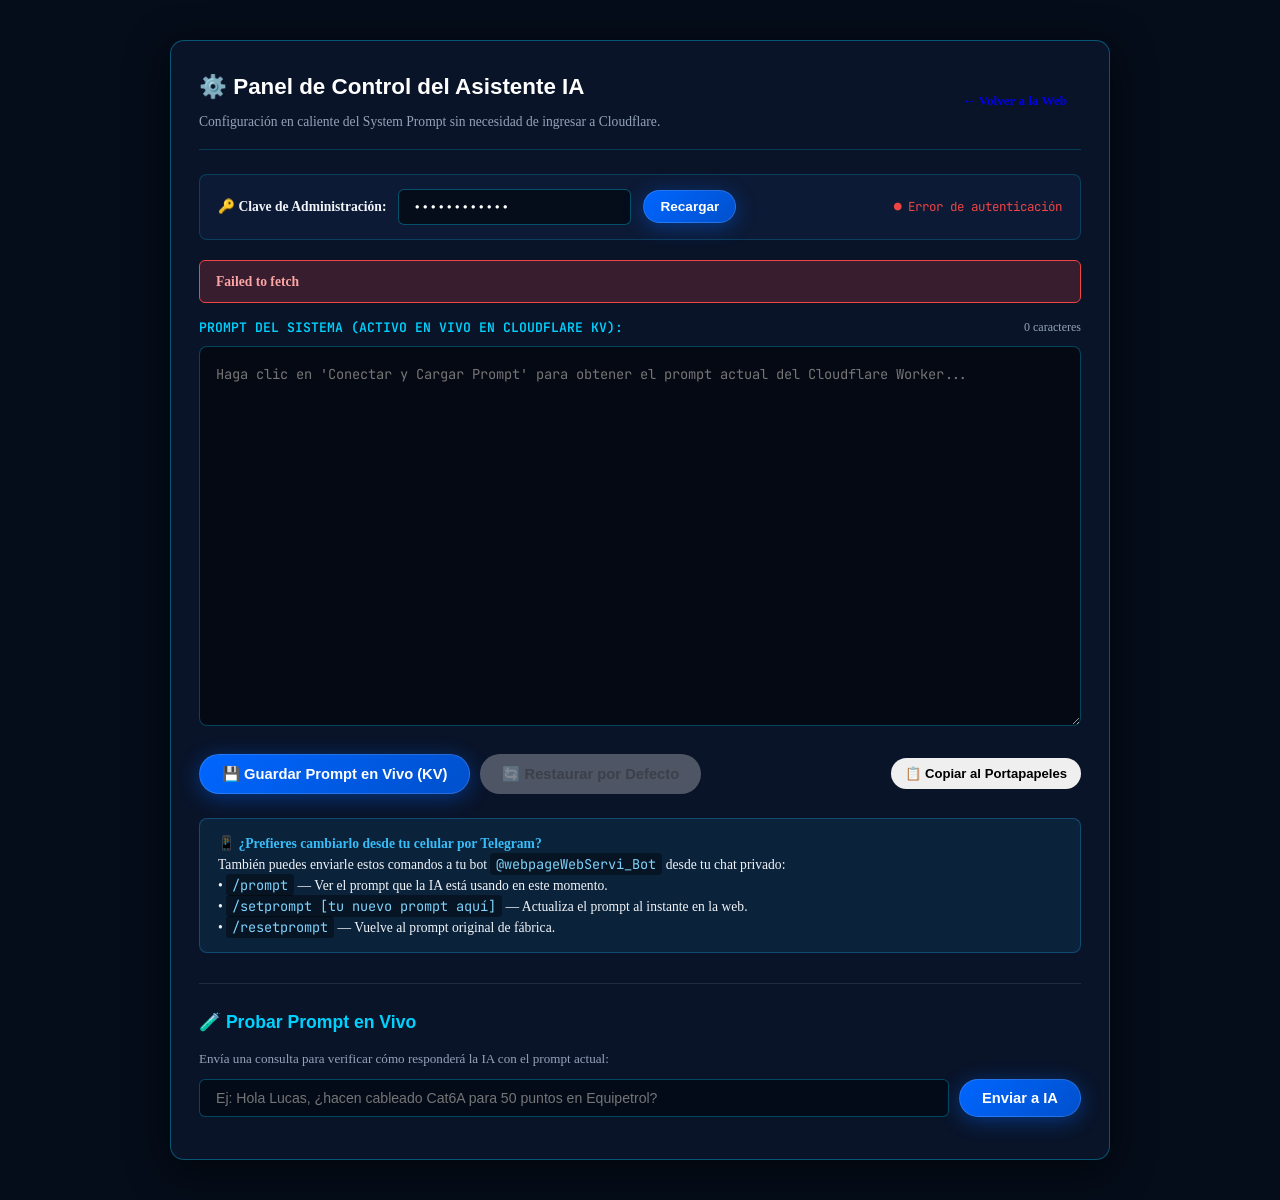
==== admin.html @ 02141a95 "Admin panel para prompt configurable y activacion de Analizar con IA en vivo" ====
<!DOCTYPE html>
<html lang="es">
<head>
  <meta charset="UTF-8">
  <meta name="viewport" content="width=device-width, initial-scale=1.0">
  <title>Administración del Asistente IA — WebServi.Net</title>
  <link rel="icon" type="image/png" href="assets/logos/v2-logo.png">
  <link rel="preconnect" href="https://fonts.googleapis.com">
  <link rel="preconnect" href="https://fonts.gstatic.com" crossorigin>
  <link href="https://fonts.googleapis.com/css2?family=Chakra+Petch:wght@500;600;700&family=Inter:wght@400;500;600;700&family=JetBrains+Mono:wght@400;600&display=swap" rel="stylesheet">
  <link rel="stylesheet" href="styles.css">
  <style>
    body {
      background: #050d1a;
      color: #f1f5f9;
      font-family: var(--font-body);
      min-height: 100vh;
      display: flex;
      flex-direction: column;
    }
    .admin-container {
      max-width: 980px;
      margin: 40px auto;
      padding: 0 20px;
      flex: 1;
      width: 100%;
    }
    .admin-card {
      background: rgba(10, 22, 44, 0.9);
      border: 1px solid rgba(0, 210, 255, 0.35);
      border-radius: var(--radius-md);
      padding: 28px;
      box-shadow: 0 10px 40px rgba(0, 0, 0, 0.6);
      backdrop-filter: blur(12px);
    }
    .admin-header {
      display: flex;
      align-items: center;
      justify-content: space-between;
      margin-bottom: 24px;
      padding-bottom: 16px;
      border-bottom: 1px solid rgba(0, 210, 255, 0.2);
      flex-wrap: wrap;
      gap: 14px;
    }
    .admin-title-group h1 {
      font-family: var(--font-heading);
      font-size: 1.4rem;
      color: #fff;
      display: flex;
      align-items: center;
      gap: 10px;
      margin: 0 0 6px 0;
    }
    .admin-title-group p {
      margin: 0;
      color: #94a3b8;
      font-size: 0.85rem;
    }
    .auth-banner {
      display: flex;
      align-items: center;
      gap: 12px;
      background: rgba(15, 30, 60, 0.7);
      padding: 14px 18px;
      border-radius: var(--radius-sm);
      border: 1px solid rgba(0, 210, 255, 0.2);
      margin-bottom: 20px;
      flex-wrap: wrap;
    }
    .auth-banner input {
      background: rgba(5, 12, 24, 0.9);
      border: 1px solid rgba(0, 210, 255, 0.35);
      color: #fff;
      padding: 8px 14px;
      border-radius: 6px;
      font-family: var(--font-mono);
      font-size: 0.88rem;
      min-width: 220px;
    }
    .prompt-textarea {
      width: 100%;
      height: 380px;
      background: #040914;
      border: 1px solid rgba(0, 210, 255, 0.3);
      border-radius: 8px;
      padding: 16px;
      color: #e2e8f0;
      font-family: var(--font-mono);
      font-size: 0.86rem;
      line-height: 1.6;
      resize: vertical;
      box-sizing: border-box;
      transition: border-color 0.2s ease;
    }
    .prompt-textarea:focus {
      outline: none;
      border-color: var(--tech-cyan);
      box-shadow: 0 0 14px rgba(0, 210, 255, 0.3);
    }
    .admin-actions {
      display: flex;
      align-items: center;
      justify-content: space-between;
      margin-top: 20px;
      flex-wrap: wrap;
      gap: 12px;
    }
    .btn-group {
      display: flex;
      gap: 10px;
      flex-wrap: wrap;
    }
    .toast-msg {
      padding: 10px 16px;
      border-radius: 6px;
      font-size: 0.85rem;
      font-weight: 600;
      display: none;
      align-items: center;
      gap: 8px;
    }
    .toast-success {
      background: rgba(16, 185, 129, 0.2);
      border: 1px solid #10b981;
      color: #a7f3d0;
    }
    .toast-error {
      background: rgba(239, 68, 68, 0.2);
      border: 1px solid #ef4444;
      color: #fca5a5;
    }
    .test-box {
      margin-top: 30px;
      padding-top: 24px;
      border-top: 1px solid rgba(255, 255, 255, 0.1);
    }
    .test-box h3 {
      font-family: var(--font-heading);
      font-size: 1.1rem;
      color: var(--tech-cyan);
      margin: 0 0 12px 0;
    }
    .test-input-row {
      display: flex;
      gap: 10px;
      margin-bottom: 14px;
    }
    .test-input-row input {
      flex: 1;
      background: rgba(5, 12, 24, 0.9);
      border: 1px solid rgba(0, 210, 255, 0.3);
      color: #fff;
      padding: 10px 16px;
      border-radius: 6px;
      font-size: 0.88rem;
    }
    .test-output {
      background: rgba(4, 9, 20, 0.85);
      border: 1px solid rgba(0, 255, 170, 0.3);
      border-radius: 8px;
      padding: 16px;
      font-size: 0.88rem;
      line-height: 1.6;
      color: #f1f5f9;
      display: none;
    }
    .telegram-info-card {
      margin-top: 24px;
      background: rgba(34, 158, 217, 0.1);
      border: 1px solid rgba(34, 158, 217, 0.35);
      border-radius: 8px;
      padding: 14px 18px;
      font-size: 0.85rem;
      line-height: 1.55;
    }
    .telegram-info-card strong {
      color: #38bdf8;
    }
    .telegram-info-card code {
      background: rgba(0, 0, 0, 0.4);
      padding: 2px 6px;
      border-radius: 4px;
      color: #7dd3fc;
      font-family: var(--font-mono);
    }
  </style>
</head>
<body>
  <div class="admin-container">
    <div class="admin-card">
      <div class="admin-header">
        <div class="admin-title-group">
          <h1>⚙️ Panel de Control del Asistente IA</h1>
          <p>Configuración en caliente del System Prompt sin necesidad de ingresar a Cloudflare.</p>
        </div>
        <div>
          <a href="index.html" class="btn btn-secondary-outline" style="padding: 6px 14px; font-size: 0.82rem;">← Volver a la Web</a>
        </div>
      </div>

      <!-- Authentication -->
      <div class="auth-banner">
        <span style="font-weight: 600; font-size: 0.85rem;">🔑 Clave de Administración:</span>
        <input type="password" id="adminKey" placeholder="Ingrese clave..." value="webservi2026">
        <button type="button" class="btn btn-primary-glow" id="btnConnect" style="padding: 8px 16px; font-size: 0.85rem;">
          Conectar y Cargar Prompt
        </button>
        <span id="promptStatusBadge" style="margin-left: auto; font-family: var(--font-mono); font-size: 0.78rem; color: #94a3b8;">
          Estado: No conectado
        </span>
      </div>

      <!-- Notification Toast -->
      <div id="toast" class="toast-msg"></div>

      <!-- Prompt Editor -->
      <div style="margin-top: 14px;">
        <div style="display: flex; justify-content: space-between; align-items: center; margin-bottom: 8px;">
          <label for="promptContent" style="font-family: var(--font-mono); font-size: 0.82rem; font-weight: 600; color: var(--tech-cyan);">
            PROMPT DEL SISTEMA (ACTIVO EN VIVO EN CLOUDFLARE KV):
          </label>
          <span style="font-size: 0.75rem; color: #94a3b8;" id="charCount">0 caracteres</span>
        </div>
        <textarea id="promptContent" class="prompt-textarea" placeholder="Haga clic en 'Conectar y Cargar Prompt' para obtener el prompt actual del Cloudflare Worker..."></textarea>
      </div>

      <!-- Actions -->
      <div class="admin-actions">
        <div class="btn-group">
          <button type="button" class="btn btn-primary-glow" id="btnSavePrompt" disabled>
            💾 Guardar Prompt en Vivo (KV)
          </button>
          <button type="button" class="btn btn-secondary-outline" id="btnResetPrompt" disabled>
            🔄 Restaurar por Defecto
          </button>
        </div>
        <div>
          <button type="button" class="btn btn-secondary-outline" id="btnCopyPrompt" style="padding: 8px 14px; font-size: 0.82rem;">
            📋 Copiar al Portapapeles
          </button>
        </div>
      </div>

      <!-- Telegram Direct Commands Info -->
      <div class="telegram-info-card">
        <strong>📱 ¿Prefieres cambiarlo desde tu celular por Telegram?</strong><br>
        También puedes enviarle estos comandos a tu bot <code>@webpageWebServi_Bot</code> desde tu chat privado:<br>
        • <code>/prompt</code> — Ver el prompt que la IA está usando en este momento.<br>
        • <code>/setprompt [tu nuevo prompt aquí]</code> — Actualiza el prompt al instante en la web.<br>
        • <code>/resetprompt</code> — Vuelve al prompt original de fábrica.
      </div>

      <!-- Interactive Test Console -->
      <div class="test-box">
        <h3>🧪 Probar Prompt en Vivo</h3>
        <p style="font-size: 0.82rem; color: #94a3b8; margin: 0 0 10px 0;">Envía una consulta para verificar cómo responderá la IA con el prompt actual:</p>
        <div class="test-input-row">
          <input type="text" id="testQuery" placeholder="Ej: Hola Lucas, ¿hacen cableado Cat6A para 50 puntos en Equipetrol?">
          <button type="button" class="btn btn-primary-glow" id="btnTestQuery">
            <span>Enviar a IA</span>
          </button>
        </div>
        <div id="testOutput" class="test-output"></div>
      </div>

    </div>
  </div>

  <script>
    const WORKER_URL = 'https://webservi-ai-bot.lucas-carandino.workers.dev/';
    const adminKeyInput = document.getElementById('adminKey');
    const btnConnect = document.getElementById('btnConnect');
    const promptStatusBadge = document.getElementById('promptStatusBadge');
    const promptContent = document.getElementById('promptContent');
    const charCount = document.getElementById('charCount');
    const btnSavePrompt = document.getElementById('btnSavePrompt');
    const btnResetPrompt = document.getElementById('btnResetPrompt');
    const btnCopyPrompt = document.getElementById('btnCopyPrompt');
    const toast = document.getElementById('toast');
    const testQuery = document.getElementById('testQuery');
    const btnTestQuery = document.getElementById('btnTestQuery');
    const testOutput = document.getElementById('testOutput');

    // Cargar clave guardada en sessionStorage si existe
    const savedKey = sessionStorage.getItem('ws_admin_key');
    if (savedKey) adminKeyInput.value = savedKey;

    function showToast(message, isError = false) {
      toast.textContent = message;
      toast.className = `toast-msg ${isError ? 'toast-error' : 'toast-success'}`;
      toast.style.display = 'flex';
      setTimeout(() => { toast.style.display = 'none'; }, 4000);
    }

    function updateCharCount() {
      charCount.textContent = `${promptContent.value.length} caracteres`;
    }
    promptContent.addEventListener('input', updateCharCount);

    async function loadPrompt() {
      const key = adminKeyInput.value.trim();
      if (!key) {
        showToast('Ingrese la clave de administración', true);
        return;
      }
      sessionStorage.setItem('ws_admin_key', key);

      btnConnect.disabled = true;
      btnConnect.textContent = 'Cargando...';
      promptStatusBadge.textContent = 'Estado: Conectando...';

      try {
        const res = await fetch(`${WORKER_URL}api/prompt?key=${encodeURIComponent(key)}`);
        if (!res.ok) {
          const errData = await res.json().catch(() => ({}));
          throw new Error(errData.error || 'Clave incorrecta o error de servidor');
        }
        const data = await res.json();
        promptContent.value = data.prompt || '';
        updateCharCount();
        
        btnSavePrompt.disabled = false;
        btnResetPrompt.disabled = false;

        if (data.isCustom) {
          promptStatusBadge.innerHTML = '<span style="color:#10b981;">● Activo: Personalizado (en KV)</span>';
        } else {
          promptStatusBadge.innerHTML = '<span style="color:#38bdf8;">● Activo: Por Defecto</span>';
        }
        showToast('Prompt cargado correctamente');
      } catch (err) {
        promptStatusBadge.innerHTML = '<span style="color:#ef4444;">● Error de autenticación</span>';
        showToast(err.message, true);
      } finally {
        btnConnect.disabled = false;
        btnConnect.textContent = 'Recargar';
      }
    }

    btnConnect.addEventListener('click', loadPrompt);

    btnSavePrompt.addEventListener('click', async () => {
      const key = adminKeyInput.value.trim();
      const newPrompt = promptContent.value.trim();
      if (!newPrompt) {
        showToast('El prompt no puede estar vacío', true);
        return;
      }

      btnSavePrompt.disabled = true;
      btnSavePrompt.textContent = 'Guardando...';

      try {
        const res = await fetch(`${WORKER_URL}api/prompt`, {
          method: 'POST',
          headers: { 'Content-Type': 'application/json' },
          body: JSON.stringify({ key: key, prompt: newPrompt })
        });
        if (!res.ok) {
          const errData = await res.json().catch(() => ({}));
          throw new Error(errData.error || 'Error al guardar');
        }
        const data = await res.json();
        promptStatusBadge.innerHTML = '<span style="color:#10b981;">● Activo: Personalizado (en KV)</span>';
        showToast('✅ ¡Prompt guardado en vivo en Cloudflare KV!');
      } catch (err) {
        showToast(err.message, true);
      } finally {
        btnSavePrompt.disabled = false;
        btnSavePrompt.textContent = '💾 Guardar Prompt en Vivo (KV)';
      }
    });

    btnResetPrompt.addEventListener('click', async () => {
      if (!confirm('¿Seguro que deseas restaurar el prompt predeterminado original?')) return;
      const key = adminKeyInput.value.trim();

      btnResetPrompt.disabled = true;
      try {
        const res = await fetch(`${WORKER_URL}api/prompt`, {
          method: 'POST',
          headers: { 'Content-Type': 'application/json' },
          body: JSON.stringify({ key: key, action: 'reset' })
        });
        if (!res.ok) throw new Error('Error al restaurar');
        const data = await res.json();
        promptContent.value = data.prompt || '';
        updateCharCount();
        promptStatusBadge.innerHTML = '<span style="color:#38bdf8;">● Activo: Por Defecto</span>';
        showToast('Prompt restaurado al valor por defecto');
      } catch (err) {
        showToast(err.message, true);
      } finally {
        btnResetPrompt.disabled = false;
      }
    });

    btnCopyPrompt.addEventListener('click', () => {
      navigator.clipboard.writeText(promptContent.value).then(() => {
        showToast('Copiado al portapapeles');
      });
    });

    btnTestQuery.addEventListener('click', async () => {
      const q = testQuery.value.trim();
      if (!q) return;

      btnTestQuery.disabled = true;
      btnTestQuery.textContent = 'Consultando...';
      testOutput.style.display = 'block';
      testOutput.innerHTML = '<em>Generando respuesta con la IA...</em>';

      try {
        const res = await fetch(WORKER_URL, {
          method: 'POST',
          headers: { 'Content-Type': 'application/json' },
          body: JSON.stringify({
            sessionId: 'ADMIN_TEST',
            message: q
          })
        });
        const data = await res.json();
        testOutput.innerHTML = `<strong>Respuesta de la IA:</strong><br><br>${(data.reply || 'Sin respuesta').replace(/\n/g, '<br>')}`;
      } catch (err) {
        testOutput.innerHTML = `<span style="color:#ef4444;">Error al consultar: ${err.message}</span>`;
      } finally {
        btnTestQuery.disabled = false;
        btnTestQuery.textContent = 'Enviar a IA';
      }
    });

    testQuery.addEventListener('keydown', (e) => {
      if (e.key === 'Enter') {
        e.preventDefault();
        btnTestQuery.click();
      }
    });

    // Auto-conectar al cargar si hay clave
    if (adminKeyInput.value.trim()) {
      loadPrompt();
    }
  </script>
</body>
</html>
---- styles.css ----
/* ==========================================================================
   WebServi.Net — Estilo Moderno de Alta Gama B2B
   Líneas Maestras, Story-Scroll Split-Screen & Matriz de Integración
   ========================================================================== */

:root {
  /* Color Palette: Cyber-Industrial / High-Precision Tech (Lighter, Luminous Blue Hierarchy) */
  --bg-deep: #0e1e36;
  --bg-surface: #142a4d;
  --bg-surface-elevated: #1a3660;
  --bg-card: rgba(20, 52, 102, 0.4);
  --bg-card-hover: rgba(28, 72, 138, 0.55);
  
  --border-subtle: rgba(0, 210, 255, 0.2);
  --border-glow: rgba(0, 210, 255, 0.45);
  --border-orange: rgba(255, 107, 0, 0.45);
  
  --tech-cyan: #00d2ff;
  --tech-blue: #0066ff;
  --tech-orange: #ff6b00;
  --tech-green: #00e676;
  --tech-red: #ff3366;
  
  --text-primary: #ffffff;
  --text-secondary: #94a3b8;
  --text-muted: #64748b;
  --text-highlight: #e2e8f0;
  
  --font-main: 'Plus Jakarta Sans', -apple-system, BlinkMacSystemFont, 'Segoe UI', Roboto, sans-serif;
  --font-heading: 'Space Grotesk', var(--font-main);
  --font-mono: 'JetBrains Mono', monospace;
  
  --radius-sm: 8px;
  --radius-md: 14px;
  --radius-lg: 20px;
  --radius-full: 9999px;
  
  --shadow-card: 0 10px 30px -10px rgba(0, 0, 0, 0.6);
  --shadow-glow: 0 0 35px -5px rgba(0, 210, 255, 0.2);
  --transition: all 0.3s cubic-bezier(0.16, 1, 0.3, 1);
}

/* Reset & Box Sizing */
*, *::before, *::after {
  box-sizing: border-box;
  margin: 0;
  padding: 0;
}

html {
  scroll-behavior: smooth;
  font-size: 16px;
  background-color: #0b1a2d;
  color: var(--text-primary);
  overflow-x: clip;
  max-width: 100%;
}

body {
  font-family: var(--font-main);
  line-height: 1.6;
  background-color: #0b1a2d;
  overflow-x: clip;
  max-width: 100%;
  width: 100%;
  -webkit-font-smoothing: antialiased;
  position: relative;
}

.wrap {
  width: min(1320px, calc(100% - 48px));
  margin-inline: auto;
  max-width: 100%;
  min-width: 0;
}

/* Ambient Background Layer & Video Container (Z-Index 0: Visible above body, behind content) */
.ambient-bg-container {
  position: fixed;
  inset: 0;
  pointer-events: none;
  z-index: 0;
  overflow: hidden;
}

.ambient-base-gradient {
  position: absolute;
  inset: 0;
  background: linear-gradient(180deg, #0e2440 0%, #122d50 40%, #0a1b2e 100%);
  z-index: 1;
}

/* Background Video Loop (Veo / Flow seamless loops - Vivid & High Quality) */
.ambient-video-loop {
  position: absolute;
  inset: 0;
  width: 100%;
  height: 100%;
  object-fit: cover;
  opacity: 0;
  pointer-events: none;
  transition: opacity 1s cubic-bezier(0.16, 1, 0.3, 1);
  filter: contrast(1.12) brightness(0.82) saturate(1.18);
  z-index: 2;
}

.ambient-video-loop.active {
  opacity: 0.65;
}

/* Subtle Vignette & Grid Overlay: Keeps typography 100% crisp and readable */
.ambient-overlay-vignette {
  position: absolute;
  inset: 0;
  background: radial-gradient(circle at 62% 45%, rgba(10, 24, 43, 0.2) 0%, rgba(6, 15, 27, 0.72) 100%),
              linear-gradient(180deg, rgba(13, 34, 61, 0.35) 0%, rgba(5, 12, 22, 0.58) 100%);
  z-index: 3;
}

.ambient-grid-overlay {
  position: absolute;
  inset: 0;
  background-image: 
    linear-gradient(to right, rgba(0, 210, 255, 0.035) 1px, transparent 1px),
    linear-gradient(to bottom, rgba(0, 210, 255, 0.035) 1px, transparent 1px);
  background-size: 40px 40px;
  z-index: 4;
}


/* Accessibility Skip Link */
.sr-skip {
  position: absolute;
  top: -100px;
  left: 20px;
  background: var(--tech-blue);
  color: white;
  padding: 12px 24px;
  border-radius: var(--radius-sm);
  z-index: 99999;
  font-weight: 700;
  transition: top 0.2s;
}
.sr-skip:focus {
  top: 20px;
}

/* Top Announcement Bar */
.top-bar {
  background: #091c30;
  border-bottom: 1px solid rgba(0, 210, 255, 0.15);
  font-size: 0.82rem;
  padding: 6px 0;
  color: var(--text-secondary);
  position: relative;
  z-index: 1001;
}

.top-bar-content {
  display: flex;
  justify-content: space-between;
  align-items: center;
  flex-wrap: wrap;
  gap: 12px;
}

.pulse-dot {
  display: inline-block;
  width: 8px;
  height: 8px;
  border-radius: 50%;
  background: var(--tech-green);
  box-shadow: 0 0 10px var(--tech-green);
  margin-right: 6px;
  animation: pulseAnim 2s infinite;
}

@keyframes pulseAnim {
  0% { transform: scale(0.95); opacity: 0.7; }
  50% { transform: scale(1.2); opacity: 1; }
  100% { transform: scale(0.95); opacity: 0.7; }
}

.top-wa-link {
  display: inline-flex;
  align-items: center;
  gap: 6px;
  color: var(--tech-green);
  text-decoration: none;
  font-weight: 500;
  transition: var(--transition);
}
.top-wa-link:hover {
  text-decoration: underline;
  filter: brightness(1.2);
}

/* Site Glass Navigation - Background color harmonized with animated logo video */
.site-nav {
  position: sticky;
  top: 0;
  z-index: 1000;
  background: rgba(13, 42, 71, 0.96); /* Coincidencia exacta con el fondo del video del logo */
  backdrop-filter: blur(20px);
  -webkit-backdrop-filter: blur(20px);
  border-bottom: 1px solid rgba(0, 210, 255, 0.25);
  padding: 4px 0;
  box-shadow: 0 4px 20px rgba(0, 0, 0, 0.35);
}

.nav-inner {
  display: flex;
  justify-content: space-between;
  align-items: center;
  gap: 16px;
  min-width: 0;
  max-width: 100%;
}

.brand-link {
  display: flex;
  align-items: center;
  text-decoration: none;
  height: 58px;
}

.brand-logo-video {
  height: 58px;
  width: auto;
  max-width: 280px;
  display: block;
  object-fit: contain;
  border-radius: 4px;
}

.brand-logo {
  height: 58px;
  width: auto;
  display: block;
}

.nav-links {
  display: flex;
  align-items: center;
  gap: 8px;
}

.nav-item {
  color: var(--text-secondary);
  text-decoration: none;
  font-size: 0.88rem;
  font-weight: 500;
  padding: 7px 14px;
  border-radius: var(--radius-full);
  transition: var(--transition);
  display: inline-flex;
  align-items: center;
  gap: 6px;
}

.nav-item span {
  font-family: var(--font-mono);
  font-size: 0.75rem;
  color: var(--tech-cyan);
}

.nav-item:hover, .nav-item.active {
  color: var(--text-primary);
  background: rgba(255, 255, 255, 0.06);
}

.nav-pill-highlight {
  border: 1px solid rgba(0, 210, 255, 0.3);
  color: var(--tech-cyan);
  background: rgba(0, 210, 255, 0.05);
}
.nav-pill-highlight:hover {
  background: rgba(0, 210, 255, 0.15);
  color: #fff;
}

.nav-cta-wrap {
  display: flex;
  align-items: center;
  gap: 12px;
}

/* Mobile Hamburger Toggle Button */
.mobile-toggle-btn {
  display: none;
  background: rgba(255, 255, 255, 0.06);
  border: 1px solid rgba(0, 210, 255, 0.35);
  border-radius: var(--radius-sm);
  padding: 8px 9px;
  cursor: pointer;
  flex-direction: column;
  justify-content: center;
  align-items: center;
  gap: 5px;
  width: 42px;
  height: 42px;
  transition: var(--transition);
}

.mobile-toggle-btn:hover {
  background: rgba(0, 210, 255, 0.15);
  border-color: var(--tech-cyan);
}

.hamburger-line {
  display: block;
  width: 22px;
  height: 2px;
  background: #ffffff;
  border-radius: 2px;
  transition: all 0.3s ease;
}

.mobile-toggle-btn.active .hamburger-line:nth-child(1) {
  transform: translateY(7px) rotate(45deg);
}

.mobile-toggle-btn.active .hamburger-line:nth-child(2) {
  opacity: 0;
}

.mobile-toggle-btn.active .hamburger-line:nth-child(3) {
  transform: translateY(-7px) rotate(-45deg);
}

/* Mobile Navigation Dropdown Drawer */
.mobile-nav-drawer {
  display: none;
  position: absolute;
  top: 100%;
  left: 0;
  right: 0;
  background: rgba(8, 24, 46, 0.98);
  backdrop-filter: blur(24px);
  -webkit-backdrop-filter: blur(24px);
  border-bottom: 2px solid rgba(0, 210, 255, 0.3);
  box-shadow: 0 20px 40px rgba(0, 0, 0, 0.7);
  padding: 20px 24px 24px;
  flex-direction: column;
  gap: 16px;
  z-index: 1002;
}

.mobile-nav-drawer.active {
  display: flex;
  animation: slideDownMobile 0.25s ease forwards;
}

@keyframes slideDownMobile {
  from { opacity: 0; transform: translateY(-8px); }
  to { opacity: 1; transform: translateY(0); }
}

.mobile-nav-links {
  display: flex;
  flex-direction: column;
  gap: 8px;
}

.mobile-nav-item {
  color: var(--text-secondary);
  text-decoration: none;
  font-size: 0.98rem;
  font-weight: 600;
  padding: 12px 16px;
  border-radius: var(--radius-md);
  background: rgba(255, 255, 255, 0.03);
  border: 1px solid rgba(255, 255, 255, 0.06);
  display: flex;
  align-items: center;
  gap: 12px;
  transition: var(--transition);
}

.mobile-nav-item span {
  font-family: var(--font-mono);
  font-size: 0.82rem;
  color: var(--tech-cyan);
}

.mobile-nav-item:hover, .mobile-nav-item:active {
  color: #ffffff;
  background: rgba(0, 210, 255, 0.12);
  border-color: rgba(0, 210, 255, 0.35);
  padding-left: 20px;
}

.mobile-nav-item.mobile-highlight {
  border-color: rgba(0, 210, 255, 0.45);
  background: rgba(0, 210, 255, 0.08);
  color: #38bdf8;
}

.mobile-drawer-footer {
  padding-top: 14px;
  border-top: 1px solid rgba(255, 255, 255, 0.08);
}

/* Client Resources & Platform Access Bar */
.client-portal-bar {
  background: rgba(4, 9, 20, 0.96);
  border-bottom: 1px solid rgba(0, 210, 255, 0.15);
  padding: 8px 0;
  position: sticky;
  top: 66px;
  z-index: 998;
  backdrop-filter: blur(16px);
  -webkit-backdrop-filter: blur(16px);
}

.portal-bar-inner {
  display: flex;
  align-items: center;
  justify-content: space-between;
  gap: 16px;
  min-width: 0;
  max-width: 100%;
}

.portal-label {
  font-family: var(--font-mono);
  font-size: 0.72rem;
  color: var(--tech-cyan);
  font-weight: 700;
  letter-spacing: 0.05em;
  display: flex;
  align-items: center;
  gap: 8px;
  white-space: nowrap;
  flex-shrink: 0;
}

.portal-buttons-scroll {
  display: flex;
  align-items: center;
  gap: 8px;
  overflow-x: auto;
  padding: 4px 2px;
  -webkit-overflow-scrolling: touch;
  scrollbar-width: none;
  -ms-overflow-style: none;
  min-width: 0;
  max-width: 100%;
  flex: 1;
}

.portal-buttons-scroll::-webkit-scrollbar {
  display: none;
}

.portal-btn {
  background: rgba(255, 255, 255, 0.04);
  border: 1px solid rgba(255, 255, 255, 0.1);
  color: var(--text-highlight);
  padding: 6px 14px;
  border-radius: var(--radius-full);
  font-size: 0.78rem;
  font-weight: 600;
  cursor: pointer;
  display: inline-flex;
  align-items: center;
  gap: 7px;
  white-space: nowrap;
  transition: var(--transition);
}

.portal-btn:hover {
  background: rgba(0, 210, 255, 0.12);
  border-color: rgba(0, 210, 255, 0.4);
  color: #ffffff;
  transform: translateY(-1px);
  box-shadow: 0 4px 15px rgba(0, 210, 255, 0.15);
}

.portal-btn-dot {
  width: 6px;
  height: 6px;
  border-radius: 50%;
  background: var(--tech-green);
  box-shadow: 0 0 8px var(--tech-green);
}

/* Integrated Portal Modal */
.portal-modal {
  position: fixed;
  inset: 0;
  z-index: 99999;
  display: flex;
  align-items: center;
  justify-content: center;
  padding: 20px;
  opacity: 0;
  visibility: hidden;
  transition: all 0.25s ease-in-out;
}

.portal-modal.active {
  opacity: 1;
  visibility: visible;
}

.portal-modal-backdrop {
  position: absolute;
  inset: 0;
  background: rgba(4, 9, 20, 0.85);
  backdrop-filter: blur(12px);
  -webkit-backdrop-filter: blur(12px);
}

.portal-modal-card {
  position: relative;
  background: #09152a;
  border: 1px solid var(--border-glow);
  border-radius: var(--radius-lg);
  padding: 30px 26px;
  max-width: 580px;
  max-height: 88vh;
  overflow-y: auto;
  width: 100%;
  box-shadow: var(--shadow-card), 0 0 50px rgba(0, 210, 255, 0.2);
  display: flex;
  flex-direction: column;
  gap: 16px;
  transform: translateY(20px) scale(0.97);
  transition: transform 0.25s cubic-bezier(0.16, 1, 0.3, 1);
  scrollbar-width: thin;
  scrollbar-color: rgba(0, 210, 255, 0.25) rgba(0, 0, 0, 0.2);
}

.portal-modal.active .portal-modal-card {
  transform: translateY(0) scale(1);
}

.portal-modal-close {
  position: absolute;
  top: 18px;
  right: 18px;
  background: rgba(255, 255, 255, 0.06);
  border: 1px solid var(--border-subtle);
  color: var(--text-secondary);
  width: 32px;
  height: 32px;
  border-radius: 50%;
  display: flex;
  align-items: center;
  justify-content: center;
  cursor: pointer;
  font-size: 1.2rem;
  transition: var(--transition);
}
.portal-modal-close:hover {
  background: rgba(255, 51, 102, 0.2);
  border-color: var(--tech-red);
  color: #fff;
}

/* Dynamic Server Options List in Modal */
.modal-server-list {
  display: flex;
  flex-direction: column;
  gap: 12px;
  margin-top: 4px;
}

.modal-server-card {
  background: rgba(14, 30, 56, 0.6);
  border: 1px solid var(--border-subtle);
  border-radius: var(--radius-md);
  padding: 14px 16px;
  display: flex;
  flex-direction: column;
  gap: 8px;
  transition: var(--transition);
}

.modal-server-card:hover {
  border-color: rgba(0, 210, 255, 0.4);
  background: rgba(18, 40, 75, 0.7);
}

.modal-server-card.primary {
  border-color: rgba(0, 210, 255, 0.5);
  background: linear-gradient(135deg, rgba(14, 42, 80, 0.7) 0%, rgba(9, 25, 50, 0.7) 100%);
  box-shadow: 0 4px 16px rgba(0, 210, 255, 0.1);
}

.modal-server-header {
  display: flex;
  align-items: center;
  justify-content: space-between;
  gap: 8px;
  flex-wrap: wrap;
}

.modal-server-title {
  font-family: var(--font-heading);
  font-weight: 700;
  font-size: 0.95rem;
  color: #fff;
  display: flex;
  align-items: center;
  gap: 8px;
}

.modal-server-badge {
  font-family: var(--font-mono);
  font-size: 0.68rem;
  padding: 2px 7px;
  border-radius: 4px;
  font-weight: 700;
  letter-spacing: 0.05em;
  text-transform: uppercase;
}

.modal-server-badge.recommended {
  background: rgba(0, 255, 170, 0.15);
  color: var(--tech-green);
  border: 1px solid rgba(0, 255, 170, 0.4);
}

.modal-server-badge.legacy {
  background: rgba(255, 180, 0, 0.15);
  color: #ffb400;
  border: 1px solid rgba(255, 180, 0, 0.4);
}

.modal-server-badge.ubnt {
  background: rgba(0, 210, 255, 0.15);
  color: var(--tech-cyan);
  border: 1px solid rgba(0, 210, 255, 0.4);
}

.modal-server-desc {
  font-size: 0.82rem;
  color: var(--text-secondary);
  line-height: 1.45;
}

.modal-server-actions {
  display: flex;
  gap: 8px;
  margin-top: 4px;
  flex-wrap: wrap;
}

.modal-btn-enter {
  display: inline-flex;
  align-items: center;
  gap: 6px;
  font-family: var(--font-heading);
  font-size: 0.82rem;
  font-weight: 700;
  padding: 8px 14px;
  border-radius: var(--radius-sm);
  background: var(--blue-electric);
  color: #fff;
  text-decoration: none;
  transition: var(--transition);
}

.modal-btn-enter:hover {
  background: var(--tech-cyan);
  color: #030812;
  box-shadow: 0 0 14px rgba(0, 210, 255, 0.5);
}

.modal-btn-subtle {
  display: inline-flex;
  align-items: center;
  gap: 6px;
  font-family: var(--font-heading);
  font-size: 0.8rem;
  font-weight: 600;
  padding: 6px 12px;
  border-radius: var(--radius-sm);
  background: rgba(255, 255, 255, 0.06);
  border: 1px solid var(--border-subtle);
  color: var(--text-highlight);
  text-decoration: none;
  transition: var(--transition);
}

.modal-btn-subtle:hover {
  background: rgba(0, 210, 255, 0.15);
  border-color: var(--tech-cyan);
  color: #fff;
}

.modal-support-box {
  margin-top: 6px;
  padding: 12px 14px;
  background: rgba(0, 0, 0, 0.25);
  border: 1px dashed rgba(0, 210, 255, 0.3);
  border-radius: var(--radius-md);
  display: flex;
  align-items: center;
  justify-content: space-between;
  gap: 12px;
  flex-wrap: wrap;
}

.modal-support-text {
  font-size: 0.82rem;
  color: var(--text-muted);
}

.modal-support-btn {
  display: inline-flex;
  align-items: center;
  gap: 6px;
  font-family: var(--font-heading);
  font-size: 0.8rem;
  font-weight: 700;
  padding: 7px 12px;
  border-radius: var(--radius-sm);
  background: rgba(37, 211, 102, 0.15);
  border: 1px solid rgba(37, 211, 102, 0.4);
  color: #25d366;
  text-decoration: none;
  transition: var(--transition);
}

.modal-support-btn:hover {
  background: #25d366;
  color: #030812;
  box-shadow: 0 0 14px rgba(37, 211, 102, 0.4);
}


/* ==========================================================================
   PHOTO LIGHTBOX MODAL (VISOR DE FOTOS REALES)
   ========================================================================== */
.photo-lightbox-modal {
  position: fixed;
  inset: 0;
  z-index: 100000;
  display: flex;
  align-items: center;
  justify-content: center;
  padding: 24px;
  opacity: 0;
  visibility: hidden;
  transition: all 0.25s ease-in-out;
}

.photo-lightbox-modal.active {
  opacity: 1;
  visibility: visible;
}

.photo-lightbox-backdrop {
  position: absolute;
  inset: 0;
  background: rgba(2, 6, 14, 0.94);
  backdrop-filter: blur(16px);
  -webkit-backdrop-filter: blur(16px);
}

.photo-lightbox-container {
  position: relative;
  z-index: 2;
  max-width: 980px;
  width: 100%;
  background: #070d1a;
  border: 1px solid var(--border-glow);
  border-radius: var(--radius-lg);
  overflow: hidden;
  box-shadow: 0 25px 60px rgba(0, 0, 0, 0.8), 0 0 40px rgba(0, 210, 255, 0.15);
  display: flex;
  flex-direction: column;
  transform: translateY(20px) scale(0.97);
  transition: transform 0.25s cubic-bezier(0.16, 1, 0.3, 1);
}

.photo-lightbox-modal.active .photo-lightbox-container {
  transform: translateY(0) scale(1);
}

.photo-lightbox-header {
  padding: 16px 20px;
  display: flex;
  align-items: center;
  justify-content: space-between;
  border-bottom: 1px solid var(--border-subtle);
  background: rgba(255, 255, 255, 0.02);
}

.photo-lightbox-header-left {
  display: flex;
  align-items: center;
  gap: 12px;
}

.photo-lightbox-title {
  font-family: var(--font-heading);
  font-size: 1.05rem;
  font-weight: 700;
  color: #fff;
}

.photo-lightbox-counter {
  font-family: var(--font-mono);
  font-size: 0.72rem;
  color: var(--tech-cyan);
  background: rgba(0, 210, 255, 0.1);
  padding: 3px 8px;
  border-radius: var(--radius-sm);
  border: 1px solid rgba(0, 210, 255, 0.2);
}

.photo-lightbox-close {
  background: rgba(255, 255, 255, 0.06);
  border: 1px solid var(--border-subtle);
  color: var(--text-secondary);
  width: 32px;
  height: 32px;
  border-radius: 50%;
  display: flex;
  align-items: center;
  justify-content: center;
  cursor: pointer;
  font-size: 1.2rem;
  transition: var(--transition);
}

.photo-lightbox-close:hover {
  background: rgba(255, 51, 102, 0.2);
  border-color: var(--tech-red);
  color: #fff;
}

.photo-lightbox-media-wrap {
  position: relative;
  width: 100%;
  background: #03060c;
  aspect-ratio: 16 / 10;
  display: flex;
  align-items: center;
  justify-content: center;
}

.photo-lightbox-img {
  width: 100%;
  height: 100%;
  object-fit: contain;
  transition: opacity 0.2s ease;
}

.photo-lightbox-nav-btn {
  position: absolute;
  top: 50%;
  transform: translateY(-50%);
  background: rgba(6, 13, 26, 0.8);
  border: 1px solid rgba(255, 255, 255, 0.2);
  color: #fff;
  width: 44px;
  height: 44px;
  border-radius: 50%;
  display: flex;
  align-items: center;
  justify-content: center;
  cursor: pointer;
  transition: var(--transition);
  z-index: 10;
}

.photo-lightbox-nav-btn:hover {
  background: var(--tech-cyan);
  color: #000;
  box-shadow: 0 0 15px rgba(0, 210, 255, 0.4);
}

.photo-lightbox-prev { left: 16px; }
.photo-lightbox-next { right: 16px; }

.photo-lightbox-footer {
  padding: 14px 20px;
  display: flex;
  align-items: center;
  justify-content: space-between;
  border-top: 1px solid var(--border-subtle);
  background: rgba(0, 0, 0, 0.4);
  font-family: var(--font-mono);
  font-size: 0.75rem;
  color: var(--text-muted);
}

/* Buttons */
.btn {
  display: inline-flex;
  align-items: center;
  justify-content: center;
  gap: 8px;
  padding: 10px 22px;
  border-radius: var(--radius-full);
  font-weight: 600;
  font-size: 0.92rem;
  text-decoration: none;
  cursor: pointer;
  transition: var(--transition);
  border: none;
}

.btn-primary-glow {
  background: linear-gradient(135deg, var(--tech-blue), #0050cc);
  color: #ffffff;
  box-shadow: 0 4px 20px rgba(0, 102, 255, 0.4);
  border: 1px solid rgba(255, 255, 255, 0.15);
}
.btn-primary-glow:hover {
  transform: translateY(-2px);
  box-shadow: 0 6px 26px rgba(0, 102, 255, 0.6);
  filter: brightness(1.1);
}

.btn-secondary {
  background: rgba(255, 255, 255, 0.06);
  color: var(--text-primary);
  border: 1px solid var(--border-subtle);
}
.btn-secondary:hover {
  background: rgba(255, 255, 255, 0.12);
  transform: translateY(-2px);
}

.btn-lg {
  padding: 14px 30px;
  font-size: 1rem;
}

/* Hero Section */
.hero-executive {
  padding: 60px 0 80px;
  position: relative;
}

.hero-grid {
  display: grid;
  grid-template-columns: 1.15fr 0.85fr;
  gap: 50px;
  align-items: center;
}

.eyebrow-chip {
  display: inline-flex;
  align-items: center;
  flex-wrap: wrap;
  gap: 8px 10px;
  background: rgba(0, 210, 255, 0.08);
  border: 1px solid rgba(0, 210, 255, 0.25);
  padding: 6px 14px;
  border-radius: var(--radius-full);
  font-size: 0.78rem;
  font-weight: 700;
  letter-spacing: 0.04em;
  color: var(--text-secondary);
  margin-bottom: 24px;
  max-width: 100%;
}

.chip-accent {
  color: var(--tech-cyan);
}

.hero-title {
  font-family: var(--font-heading);
  font-size: clamp(2.4rem, 4.2vw, 3.6rem);
  font-weight: 700;
  line-height: 1.12;
  letter-spacing: -0.03em;
  margin-bottom: 22px;
}

.gradient-text {
  background: linear-gradient(135deg, #ffffff 30%, var(--tech-cyan) 100%);
  -webkit-background-clip: text;
  -webkit-text-fill-color: transparent;
}

.hero-lead {
  font-size: 1.1rem;
  line-height: 1.65;
  color: var(--text-secondary);
  margin-bottom: 32px;
}
.hero-lead strong {
  color: var(--text-primary);
}

.hero-badges {
  display: grid;
  grid-template-columns: repeat(3, 1fr);
  gap: 16px;
  margin-bottom: 36px;
  padding-bottom: 28px;
  border-bottom: 1px solid var(--border-subtle);
}

.badge-item {
  display: flex;
  align-items: flex-start;
  gap: 12px;
}

.badge-icon {
  width: 24px;
  height: 24px;
  color: var(--tech-cyan);
  flex-shrink: 0;
  margin-top: 2px;
}

.badge-item div {
  display: flex;
  flex-direction: column;
}

.badge-item strong {
  font-size: 0.88rem;
  color: var(--text-primary);
}

.badge-item span {
  font-size: 0.76rem;
  color: var(--text-muted);
}

.hero-actions {
  display: flex;
  gap: 16px;
  flex-wrap: wrap;
}

/* Tech Monitor Card (Hero Showcase) */
.tech-monitor-card {
  background: var(--bg-card);
  backdrop-filter: blur(16px);
  -webkit-backdrop-filter: blur(16px);
  border: 1px solid var(--border-subtle);
  border-radius: var(--radius-lg);
  box-shadow: var(--shadow-card), var(--shadow-glow);
  overflow: hidden;
}

.monitor-header {
  padding: 16px 20px;
  background: rgba(255, 255, 255, 0.03);
  border-bottom: 1px solid var(--border-subtle);
  display: flex;
  justify-content: space-between;
  align-items: center;
}

.monitor-title {
  display: flex;
  align-items: center;
  gap: 8px;
  font-family: var(--font-mono);
  font-size: 0.82rem;
  color: var(--text-highlight);
}

.live-indicator {
  width: 8px;
  height: 8px;
  background: var(--tech-cyan);
  border-radius: 50%;
  box-shadow: 0 0 10px var(--tech-cyan);
}

.monitor-chip {
  font-size: 0.75rem;
  color: var(--text-muted);
  background: rgba(255,255,255,0.05);
  padding: 3px 8px;
  border-radius: var(--radius-sm);
}

.monitor-body {
  padding: 24px 20px;
  display: flex;
  flex-direction: column;
  gap: 18px;
}

.telemetry-row {
  display: grid;
  grid-template-columns: 1fr 1fr;
  gap: 16px;
}

.telemetry-metric {
  background: rgba(6, 13, 26, 0.7);
  border: 1px solid rgba(255, 255, 255, 0.05);
  padding: 14px;
  border-radius: var(--radius-md);
  display: flex;
  flex-direction: column;
  gap: 4px;
}

.t-label {
  font-family: var(--font-mono);
  font-size: 0.72rem;
  color: var(--text-muted);
  letter-spacing: 0.04em;
}

.t-value {
  font-family: var(--font-heading);
  font-size: 1.05rem;
  font-weight: 700;
  color: var(--text-primary);
}

.highlight-cyan { color: var(--tech-cyan); }
.highlight-green { color: var(--tech-green); }
.highlight-orange { color: var(--tech-orange); }

.t-sub {
  font-size: 0.72rem;
  color: var(--text-secondary);
}

.monitor-diagram {
  display: flex;
  align-items: center;
  justify-content: space-between;
  background: rgba(0, 0, 0, 0.3);
  padding: 12px 16px;
  border-radius: var(--radius-md);
  border: 1px dashed rgba(255, 255, 255, 0.1);
  font-size: 0.75rem;
}

.diagram-node {
  padding: 4px 8px;
  border-radius: var(--radius-sm);
  background: rgba(255, 255, 255, 0.06);
  color: var(--text-secondary);
}

.diagram-node.active {
  background: rgba(0, 210, 255, 0.15);
  color: var(--tech-cyan);
  font-weight: 700;
  border: 1px solid rgba(0, 210, 255, 0.4);
}

.diagram-line {
  color: var(--text-muted);
  font-size: 0.8rem;
}

.monitor-footer {
  padding: 12px 20px;
  background: rgba(0, 0, 0, 0.25);
  border-top: 1px solid var(--border-subtle);
  font-size: 0.8rem;
  color: var(--text-secondary);
}
.monitor-footer strong {
  color: var(--tech-orange);
}

/* ==========================================================================
   STORY-SCROLL SECTION (SPLIT-SCREEN)
   ========================================================================== */
.story-scroll-section {
  padding: 80px 0 120px;
  position: relative;
  z-index: 2;
}

.story-scroll-wrapper {
  display: grid;
  grid-template-columns: 380px 1fr;
  gap: 50px;
  align-items: start;
}

/* Sticky Sidebar (Left Column) */
.story-sticky-sidebar {
  position: -webkit-sticky;
  position: sticky;
  top: 85px;
  max-height: calc(100vh - 105px);
  background: var(--bg-card);
  backdrop-filter: blur(20px);
  -webkit-backdrop-filter: blur(20px);
  border: 1px solid var(--border-subtle);
  border-radius: var(--radius-lg);
  padding: 28px 24px;
  display: flex;
  flex-direction: column;
  justify-content: space-between;
  box-shadow: var(--shadow-card);
  transition: border-color 0.3s ease, box-shadow 0.3s ease;
  z-index: 10;
  overflow-y: auto;
  scrollbar-width: thin;
}

.line-counter {
  font-family: var(--font-mono);
  font-size: 0.82rem;
  color: var(--tech-cyan);
  font-weight: 700;
  letter-spacing: 0.06em;
  margin-bottom: 10px;
}

.line-progress-track {
  width: 100%;
  height: 3px;
  background: rgba(255, 255, 255, 0.1);
  border-radius: var(--radius-full);
  overflow: hidden;
  margin-bottom: 24px;
}

.line-progress-bar {
  height: 100%;
  background: linear-gradient(90deg, var(--tech-blue), var(--tech-cyan));
  border-radius: var(--radius-full);
  transition: width 0.4s ease;
}

.sidebar-eyebrow {
  font-family: var(--font-mono);
  font-size: 0.75rem;
  color: var(--tech-orange);
  font-weight: 700;
  letter-spacing: 0.05em;
  margin-bottom: 10px;
}

.sidebar-title {
  font-family: var(--font-heading);
  font-size: 1.85rem;
  font-weight: 700;
  line-height: 1.2;
  margin-bottom: 18px;
  color: var(--text-primary);
  transition: var(--transition);
}

.sidebar-quote {
  font-size: 0.95rem;
  line-height: 1.6;
  color: var(--text-secondary);
  margin-bottom: 24px;
  border-left: 2px solid var(--tech-cyan);
  padding-left: 14px;
}

.sidebar-specs-list {
  display: flex;
  flex-wrap: wrap;
  gap: 8px;
}

.spec-tag {
  font-size: 0.75rem;
  font-family: var(--font-mono);
  background: rgba(255, 255, 255, 0.06);
  border: 1px solid rgba(255, 255, 255, 0.08);
  padding: 5px 10px;
  border-radius: var(--radius-sm);
  color: var(--text-highlight);
}

.btn-whatsapp-sidebar {
  width: 100%;
  background: rgba(0, 230, 118, 0.12);
  border: 1px solid rgba(0, 230, 118, 0.4);
  color: #00e676;
  padding: 12px 20px;
  border-radius: var(--radius-full);
  display: inline-flex;
  align-items: center;
  justify-content: center;
  gap: 10px;
  font-weight: 700;
  font-size: 0.88rem;
  text-decoration: none;
  transition: var(--transition);
}
.btn-whatsapp-sidebar:hover {
  background: #00e676;
  color: #060d1a;
  box-shadow: 0 4px 20px rgba(0, 230, 118, 0.4);
  transform: translateY(-2px);
}

/* Dynamic Feed (Right Column) */
.story-feed {
  display: flex;
  flex-direction: column;
  gap: 100px;
}

.line-cluster {
  scroll-margin-top: 100px;
  display: flex;
  flex-direction: column;
  gap: 24px;
}

.cluster-banner {
  position: relative;
  overflow: hidden;
  background: linear-gradient(135deg, rgba(13, 34, 61, 0.65) 0%, rgba(17, 43, 76, 0.55) 100%);
  border: 1px solid rgba(0, 210, 255, 0.35);
  border-radius: var(--radius-lg);
  padding: 32px 34px;
  backdrop-filter: blur(14px);
  -webkit-backdrop-filter: blur(14px);
  box-shadow: 0 10px 30px rgba(4, 10, 22, 0.4);
}

.cluster-bg-video {
  position: absolute;
  inset: 0;
  width: 100%;
  height: 100%;
  object-fit: cover;
  opacity: 0.42;
  filter: contrast(1.15) brightness(0.88);
  pointer-events: none;
  z-index: 1;
}

.cluster-banner-content {
  position: relative;
  z-index: 2;
}

.cluster-tag {
  font-family: var(--font-mono);
  font-size: 0.75rem;
  font-weight: 700;
  color: var(--tech-cyan);
  letter-spacing: 0.06em;
  display: block;
  margin-bottom: 8px;
}

.cluster-banner h3 {
  font-family: var(--font-heading);
  font-size: 1.55rem;
  font-weight: 700;
  color: var(--text-primary);
  margin-bottom: 10px;
}

.cluster-banner p {
  color: var(--text-secondary);
  font-size: 0.98rem;
  line-height: 1.6;
}

/* Card Grid */
.card-grid {
  display: grid;
  grid-template-columns: repeat(2, 1fr);
  gap: 20px;
}

/* Cubos / Tarjetas: Azul clarito translúcido que permite ver las fotos detrás */
.tech-card {
  position: relative;
  overflow: hidden;
  isolation: isolate;
  background: rgba(22, 58, 115, 0.42);
  border: 1px solid rgba(0, 210, 255, 0.45);
  border-radius: var(--radius-md);
  padding: 26px 24px 22px 24px;
  display: flex;
  flex-direction: column;
  gap: 14px;
  transition: var(--transition);
  backdrop-filter: blur(4px);
  -webkit-backdrop-filter: blur(4px);
  box-shadow: 0 8px 32px 0 rgba(0, 35, 80, 0.3);
}

.tech-card:hover {
  background: rgba(30, 78, 150, 0.58);
  border-color: #00d2ff;
  transform: translateY(-4px);
  box-shadow: 0 14px 35px rgba(0, 0, 0, 0.4), 0 0 25px rgba(0, 210, 255, 0.3);
}

.tech-card.highlight-border {
  border-color: #00d2ff;
  background: linear-gradient(145deg, rgba(0, 210, 255, 0.15), rgba(22, 58, 115, 0.45));
  box-shadow: 0 0 20px rgba(0, 210, 255, 0.25), 0 8px 32px 0 rgba(0, 35, 80, 0.3);
}

/* Background Photo Carousel Layer (Fotos Reales Visibles) */
.card-bg-carousel {
  position: absolute;
  inset: 0;
  z-index: 0;
  pointer-events: none;
  overflow: hidden;
}

.card-bg-carousel .slide-img {
  position: absolute;
  inset: 0;
  width: 100%;
  height: 100%;
  object-fit: cover;
  opacity: 0;
  transform: scale(1);
  transition: opacity 1.2s ease-in-out, transform 7s cubic-bezier(0.25, 1, 0.5, 1);
  filter: brightness(0.9) contrast(1.1) saturate(1.05);
}

.card-bg-carousel .slide-img.active {
  opacity: 0.75;
  transform: scale(1.04);
}

.tech-card:hover .card-bg-carousel .slide-img.active {
  opacity: 0.9;
  filter: brightness(0.98) contrast(1.15) saturate(1.1);
  transform: scale(1.08);
}

/* Semi-diffuse cyber blue scrim: allows the real photo to shine through clearly while keeping text readable */
.card-bg-overlay {
  position: absolute;
  inset: 0;
  z-index: 1;
  pointer-events: none;
  background: linear-gradient(180deg, rgba(16, 44, 88, 0.32) 0%, rgba(12, 32, 66, 0.55) 55%, rgba(6, 18, 40, 0.84) 100%);
  transition: background 0.3s ease;
}

.tech-card:hover .card-bg-overlay {
  background: linear-gradient(180deg, rgba(16, 44, 88, 0.22) 0%, rgba(12, 32, 66, 0.45) 55%, rgba(6, 18, 40, 0.78) 100%);
}

.card-icon,
.tech-card h4,
.tech-card p,
.card-pills,
.card-photo-badge {
  position: relative;
  z-index: 2;
}

.card-icon {
  width: 44px;
  height: 44px;
  border-radius: var(--radius-sm);
  background: rgba(0, 210, 255, 0.2);
  border: 1px solid rgba(0, 210, 255, 0.5);
  display: flex;
  align-items: center;
  justify-content: center;
  color: #00d2ff;
  box-shadow: 0 0 15px rgba(0, 210, 255, 0.25);
}

.card-icon svg {
  width: 22px;
  height: 22px;
}

.tech-card h4 {
  font-family: var(--font-heading);
  font-size: 1.15rem;
  font-weight: 700;
  color: #ffffff;
  text-shadow: 0 2px 8px rgba(0, 0, 0, 0.85), 0 0 16px rgba(4, 14, 32, 0.9);
}

.tech-card p {
  font-size: 0.9rem;
  color: #e0f2fe;
  line-height: 1.6;
  flex-grow: 1;
  font-weight: 500;
  text-shadow: 0 1px 5px rgba(0, 0, 0, 0.9), 0 0 12px rgba(4, 12, 28, 0.95);
}

.card-pills {
  display: flex;
  flex-wrap: wrap;
  gap: 6px;
  padding-top: 10px;
  border-top: 1px solid rgba(0, 210, 255, 0.25);
}

.card-pills span {
  font-size: 0.72rem;
  font-family: var(--font-mono);
  background: rgba(6, 18, 38, 0.85);
  border: 1px solid rgba(0, 210, 255, 0.35);
  color: #38bdf8;
  padding: 3px 8px;
  border-radius: 4px;
  backdrop-filter: blur(6px);
  -webkit-backdrop-filter: blur(6px);
}

/* Card Photo Badge & Indicator Dots */
.card-photo-badge {
  display: inline-flex;
  align-items: center;
  justify-content: space-between;
  gap: 8px;
  padding: 4px 10px;
  background: rgba(6, 20, 44, 0.88);
  border: 1px solid rgba(0, 210, 255, 0.5);
  border-radius: var(--radius-full);
  font-family: var(--font-mono);
  font-size: 0.7rem;
  color: #38bdf8;
  width: fit-content;
  cursor: pointer;
  pointer-events: auto;
  transition: var(--transition);
  backdrop-filter: blur(6px);
  -webkit-backdrop-filter: blur(6px);
}

.card-photo-badge:hover {
  background: rgba(0, 210, 255, 0.25);
  border-color: #00d2ff;
  color: #ffffff;
  box-shadow: 0 0 12px rgba(0, 210, 255, 0.4);
}

.badge-label-wrap {
  display: flex;
  align-items: center;
  gap: 5px;
}

.badge-label-wrap svg {
  width: 12px;
  height: 12px;
}

.photo-dots {
  display: flex;
  align-items: center;
  gap: 4px;
}

.photo-dot {
  width: 4px;
  height: 4px;
  border-radius: 50%;
  background: rgba(255, 255, 255, 0.2);
  transition: all 0.3s ease;
}

.photo-dot.active {
  background: var(--tech-cyan);
  box-shadow: 0 0 6px var(--tech-cyan);
  width: 6px;
  height: 6px;
}

/* ==========================================================================
   INTERACTIVE MATRIX SECTION (DIFERENCIAL WEBSERVI)
   ========================================================================== */
.matrix-section {
  position: relative;
  z-index: 2;
  padding: 100px 0 80px;
  background: linear-gradient(180deg, #09192e 0%, #061120 100%);
  border-top: 1px solid rgba(0, 210, 255, 0.25);
  border-bottom: 1px solid rgba(0, 210, 255, 0.15);
}

.text-center {
  text-align: center;
}

.section-head h2 {
  font-family: var(--font-heading);
  font-size: clamp(2rem, 3.2vw, 2.8rem);
  font-weight: 700;
  margin: 16px 0 12px;
}

.section-subtitle {
  color: var(--text-secondary);
  font-size: 1.05rem;
  max-width: 720px;
  margin: 0 auto 40px;
}

.scenario-buttons-grid {
  display: flex;
  justify-content: center;
  flex-wrap: wrap;
  gap: 12px;
  margin-bottom: 40px;
}

.scenario-btn {
  background: rgba(14, 30, 54, 0.9);
  border: 1px solid rgba(0, 210, 255, 0.3);
  color: var(--text-highlight);
  padding: 12px 20px;
  border-radius: var(--radius-full);
  font-size: 0.9rem;
  font-weight: 600;
  cursor: pointer;
  transition: var(--transition);
  backdrop-filter: blur(8px);
  -webkit-backdrop-filter: blur(8px);
}

.scenario-btn:hover {
  background: rgba(0, 210, 255, 0.15);
  border-color: var(--tech-cyan);
  color: #ffffff;
  transform: translateY(-2px);
  box-shadow: 0 4px 15px rgba(0, 210, 255, 0.2);
}

.scenario-btn.active {
  background: rgba(0, 210, 255, 0.25);
  border-color: var(--tech-cyan);
  color: #ffffff;
  box-shadow: 0 0 25px rgba(0, 210, 255, 0.45);
  transform: translateY(-2px);
}

.comparison-display {
  display: grid;
  grid-template-columns: 1fr auto 1fr;
  gap: 26px;
  align-items: stretch;
  max-width: 1080px;
  margin: 0 auto;
}

.comparison-card {
  padding: 34px 28px;
  border-radius: var(--radius-lg);
  backdrop-filter: blur(14px);
  -webkit-backdrop-filter: blur(14px);
  display: flex;
  flex-direction: column;
  gap: 16px;
  height: 100%;
}

.isolated-card {
  background: rgba(30, 10, 20, 0.9);
  border: 1px solid rgba(255, 51, 102, 0.35);
  box-shadow: 0 10px 30px rgba(0, 0, 0, 0.5);
}

.webservi-card {
  background: rgba(6, 28, 22, 0.92);
  border: 1px solid rgba(0, 230, 118, 0.45);
  box-shadow: 0 10px 35px -5px rgba(0, 230, 118, 0.25);
}

.comp-badge {
  display: inline-block;
  font-family: var(--font-mono);
  font-size: 0.74rem;
  font-weight: 700;
  padding: 4px 10px;
  border-radius: var(--radius-sm);
  width: fit-content;
}

.comp-badge.bad {
  background: rgba(255, 51, 102, 0.15);
  color: var(--tech-red);
}

.comp-badge.good {
  background: rgba(0, 230, 118, 0.15);
  color: var(--tech-green);
}

.comparison-card h3 {
  font-family: var(--font-heading);
  font-size: 1.3rem;
  font-weight: 700;
  color: var(--text-primary);
}

.comparison-card p {
  color: var(--text-secondary);
  font-size: 0.95rem;
  line-height: 1.6;
}

.comp-metric-tag {
  margin-top: auto;
  font-family: var(--font-mono);
  font-size: 0.78rem;
  color: var(--tech-green);
  background: rgba(0, 230, 118, 0.1);
  padding: 6px 12px;
  border-radius: var(--radius-sm);
  width: fit-content;
}

.comparison-vs {
  font-family: var(--font-heading);
  font-size: 1.2rem;
  font-weight: 800;
  color: var(--text-muted);
  background: rgba(255, 255, 255, 0.05);
  width: 44px;
  height: 44px;
  border-radius: 50%;
  display: flex;
  align-items: center;
  justify-content: center;
}

/* ==========================================================================
   FOOTER CTA & FOOTER
   ========================================================================== */
.footer-cta-section {
  position: relative;
  z-index: 2;
  padding: 70px 0 80px;
  background: #061120;
}

.footer-cta-card {
  background: linear-gradient(135deg, #0a1f3d 0%, #061325 100%);
  border: 1px solid var(--border-glow);
  border-radius: var(--radius-lg);
  padding: 50px 48px;
  display: flex;
  justify-content: space-between;
  align-items: center;
  gap: 32px;
  box-shadow: var(--shadow-card), var(--shadow-glow);
}

.cta-text h2 {
  font-family: var(--font-heading);
  font-size: clamp(1.8rem, 2.6vw, 2.3rem);
  font-weight: 700;
  margin: 12px 0 10px;
}

.cta-text p {
  color: var(--text-secondary);
  max-width: 620px;
  font-size: 1rem;
}

/* Site Footer */
.site-footer {
  position: relative;
  z-index: 2;
  background: #030812;
  border-top: 1px solid rgba(255, 255, 255, 0.08);
  padding: 70px 0 40px;
  font-size: 0.9rem;
}

/* Grounding Extension: Prevents video showing through rubber-band bounce or ultra-wide viewports */
.site-footer::after {
  content: '';
  position: absolute;
  top: 100%;
  left: 0;
  right: 0;
  height: 500px;
  background: #030812;
  pointer-events: none;
}

.footer-grid {
  display: grid;
  grid-template-columns: 1.5fr 1fr 1fr;
  gap: 50px;
}

.footer-logo {
  height: 42px;
  width: auto;
  margin-bottom: 18px;
}

.footer-brand p {
  color: var(--text-secondary);
  line-height: 1.6;
  margin-bottom: 20px;
  max-width: 360px;
}

.footer-legal {
  font-size: 0.78rem;
  color: var(--text-muted);
}

.footer-col h4 {
  font-family: var(--font-heading);
  font-size: 1.05rem;
  font-weight: 700;
  color: var(--text-primary);
  margin-bottom: 18px;
}

.footer-col ul {
  list-style: none;
  display: flex;
  flex-direction: column;
  gap: 10px;
}

.footer-col a {
  color: var(--text-secondary);
  text-decoration: none;
  transition: var(--transition);
}
.footer-col a:hover {
  color: var(--tech-cyan);
}

.footer-contact-list li {
  display: flex;
  flex-direction: column;
  gap: 2px;
  margin-bottom: 8px;
}

.footer-contact-list strong {
  font-size: 0.78rem;
  color: var(--text-muted);
  font-family: var(--font-mono);
}

/* ==========================================================================
   RESPONSIVE MEDIA QUERIES (TABLET & MOBILE)
   ========================================================================== */

/* Tablet & Letter Format (768px - 991px) */
@media (max-width: 991px) {
  .nav-links {
    display: none;
  }
  
  .mobile-toggle-btn {
    display: flex;
  }

  .hero-grid {
    grid-template-columns: 1fr;
    gap: 40px;
  }
  
  .story-scroll-wrapper {
    grid-template-columns: 1fr;
    gap: 24px;
  }
  
  .story-sticky-sidebar {
    position: -webkit-sticky;
    position: sticky;
    top: 64px;
    z-index: 80;
    max-height: none;
    padding: 14px 20px;
    border-radius: var(--radius-md);
    background: rgba(11, 26, 45, 0.96);
    border-color: rgba(0, 210, 255, 0.45);
    box-shadow: 0 10px 30px rgba(0, 0, 0, 0.7);
  }

  .story-sticky-sidebar .sidebar-quote,
  .story-sticky-sidebar .sidebar-specs-list,
  .story-sticky-sidebar .sidebar-footer {
    display: none;
  }

  .story-sticky-sidebar .sidebar-header {
    display: flex;
    align-items: center;
    justify-content: space-between;
    gap: 12px;
    margin-bottom: 6px;
  }

  .story-sticky-sidebar .line-counter {
    margin-bottom: 0;
    font-size: 0.8rem;
  }

  .story-sticky-sidebar .line-progress-track {
    width: 140px;
    margin-bottom: 0;
  }

  .story-sticky-sidebar .sidebar-eyebrow {
    display: none;
  }

  .story-sticky-sidebar .sidebar-title {
    font-size: 1.15rem;
    margin-bottom: 0;
    white-space: nowrap;
    overflow: hidden;
    text-overflow: ellipsis;
  }
  
  .card-grid {
    grid-template-columns: repeat(2, 1fr);
    gap: 16px;
  }
  
  .comparison-display {
    grid-template-columns: 1fr;
    gap: 20px;
  }
  
  .comparison-vs {
    margin: -10px auto;
  }
  
  .footer-cta-card {
    flex-direction: column;
    text-align: center;
    padding: 36px 24px;
  }
  
  .footer-grid {
    grid-template-columns: 1fr 1fr;
    gap: 36px;
  }
}

/* Smartphone & Small Screens (< 768px) */
@media (max-width: 767px) {
  .wrap {
    width: calc(100% - 32px);
  }

  .top-bar {
    font-size: 0.76rem;
    padding: 5px 0;
  }

  .top-bar-content {
    justify-content: center;
    text-align: center;
  }

  .top-contact {
    display: none;
  }

  .btn-nav-cta {
    display: none;
  }

  .brand-logo-video, .brand-logo {
    height: 44px;
    max-width: 200px;
  }

  .brand-link {
    height: 44px;
  }

  .client-portal-bar {
    top: 56px;
    padding: 6px 0;
  }

  .portal-bar-inner {
    flex-direction: column;
    align-items: flex-start;
    gap: 6px;
  }

  .portal-buttons-scroll {
    width: 100%;
  }

  .hero-executive {
    padding: 30px 0 50px;
  }

  .hero-title {
    font-size: 2rem;
  }

  .hero-lead {
    font-size: 1rem;
  }

  .hero-badges {
    grid-template-columns: 1fr;
    gap: 12px;
  }

  .hero-actions {
    flex-direction: column;
    width: 100%;
  }

  .hero-actions .btn {
    width: 100%;
    justify-content: center;
  }

  .card-grid {
    grid-template-columns: 1fr;
    gap: 14px;
  }

  .tech-card {
    padding: 20px 18px;
  }

  .scenario-buttons-grid {
    flex-direction: column;
    gap: 8px;
    width: 100%;
  }

  .scenario-btn {
    width: 100%;
    justify-content: center;
    text-align: center;
  }

  .comparison-card {
    padding: 24px 20px;
  }

  .footer-cta-card {
    padding: 30px 20px;
  }

  .footer-cta-card .btn-lg {
    width: 100%;
    justify-content: center;
  }

  .footer-grid {
    grid-template-columns: 1fr;
    gap: 30px;
  }
}

/* ==========================================================================
   HUB DE RECURSOS & HERRAMIENTAS IT (recursos.html)
   ========================================================================== */

.recursos-page-wrapper {
  position: relative;
  z-index: 1;
  background-color: #081426;
  min-height: 100vh;
}

.recursos-hero-section {
  padding: 60px 0 40px;
  background: radial-gradient(circle at 50% 0%, rgba(0, 210, 255, 0.12) 0%, rgba(8, 20, 38, 0.98) 75%);
  border-bottom: 1px solid rgba(0, 210, 255, 0.2);
  text-align: center;
}

.recursos-hero-title {
  font-family: var(--font-heading);
  font-size: clamp(2rem, 4vw, 3.2rem);
  font-weight: 800;
  color: #fff;
  letter-spacing: -0.02em;
  margin: 16px auto 14px;
  max-width: 900px;
  line-height: 1.15;
}

.recursos-hero-subtitle {
  font-size: 1.05rem;
  color: var(--text-secondary);
  max-width: 820px;
  margin: 0 auto 30px;
  line-height: 1.6;
}

.recursos-search-bar {
  max-width: 680px;
  margin: 0 auto 24px;
  display: flex;
  align-items: center;
  gap: 12px;
  background: rgba(13, 30, 58, 0.85);
  border: 1px solid var(--border-glow);
  padding: 10px 18px;
  border-radius: var(--radius-full);
  box-shadow: 0 4px 20px rgba(0, 0, 0, 0.4), 0 0 20px rgba(0, 210, 255, 0.15);
  transition: var(--transition);
}

.recursos-search-bar:focus-within {
  border-color: var(--tech-cyan);
  box-shadow: 0 4px 24px rgba(0, 210, 255, 0.35);
}

.recursos-search-bar svg {
  color: var(--tech-cyan);
  flex-shrink: 0;
}

.recursos-search-bar input {
  flex: 1;
  background: transparent;
  border: none;
  outline: none;
  font-family: var(--font-main);
  font-size: 0.95rem;
  color: #fff;
}

.recursos-search-bar input::placeholder {
  color: var(--text-muted);
}

.search-badge-count {
  font-family: var(--font-mono);
  font-size: 0.72rem;
  color: var(--tech-cyan);
  background: rgba(0, 210, 255, 0.12);
  padding: 3px 8px;
  border-radius: var(--radius-full);
  white-space: nowrap;
}

.recursos-nav-pills {
  display: flex;
  justify-content: center;
  gap: 10px;
  flex-wrap: wrap;
  margin-top: 10px;
}

.pill-link {
  font-family: var(--font-heading);
  font-size: 0.82rem;
  font-weight: 600;
  color: var(--text-highlight);
  background: rgba(255, 255, 255, 0.05);
  border: 1px solid var(--border-subtle);
  padding: 6px 14px;
  border-radius: var(--radius-full);
  text-decoration: none;
  transition: var(--transition);
}

.pill-link:hover {
  background: rgba(0, 210, 255, 0.18);
  border-color: var(--tech-cyan);
  color: #fff;
}

/* Sections */
.recursos-section {
  padding: 60px 0;
}

.recursos-section.dark-alt {
  background: rgba(5, 14, 28, 0.75);
  border-top: 1px solid rgba(0, 210, 255, 0.12);
  border-bottom: 1px solid rgba(0, 210, 255, 0.12);
}

.section-heading {
  margin-bottom: 36px;
  text-align: center;
}

.section-heading h2 {
  font-family: var(--font-heading);
  font-size: clamp(1.6rem, 3vw, 2.2rem);
  font-weight: 700;
  color: #fff;
  margin: 10px 0 8px;
}

.section-heading p {
  color: var(--text-secondary);
  font-size: 0.95rem;
  max-width: 650px;
  margin: 0 auto;
}

/* Brands Grid */
.brands-grid {
  display: grid;
  grid-template-columns: repeat(auto-fill, minmax(360px, 1fr));
  gap: 22px;
}

.brand-resource-card {
  background: rgba(14, 30, 56, 0.7);
  border: 1px solid var(--border-subtle);
  border-radius: var(--radius-lg);
  padding: 24px 22px;
  display: flex;
  flex-direction: column;
  gap: 14px;
  transition: var(--transition);
  position: relative;
  backdrop-filter: blur(8px);
}

.brand-resource-card:hover {
  border-color: rgba(0, 210, 255, 0.5);
  background: rgba(18, 40, 75, 0.85);
  transform: translateY(-3px);
  box-shadow: 0 10px 30px rgba(0, 0, 0, 0.4), 0 0 20px rgba(0, 210, 255, 0.15);
}

.brand-card-header {
  display: flex;
  align-items: center;
  justify-content: space-between;
  gap: 10px;
}

.brand-identity {
  display: flex;
  align-items: center;
  gap: 12px;
}

.brand-icon {
  width: 42px;
  height: 42px;
  border-radius: var(--radius-md);
  display: flex;
  align-items: center;
  justify-content: center;
  font-family: var(--font-heading);
  font-weight: 800;
  font-size: 0.95rem;
  color: #fff;
  flex-shrink: 0;
  background: linear-gradient(135deg, #0751a0 0%, #032b57 100%);
  border: 1px solid rgba(0, 210, 255, 0.3);
}

.mikrotik-icon { background: linear-gradient(135deg, #10263f 0%, #1e456e 100%); border-color: #2b78c5; color: #fff; }
.unifi-icon { background: linear-gradient(135deg, #00599a 0%, #00223e 100%); border-color: #0088eb; }
.dahua-icon { background: linear-gradient(135deg, #c01920 0%, #570609 100%); border-color: #e02f37; }
.hik-icon { background: linear-gradient(135deg, #d3202a 0%, #63050a 100%); border-color: #f5343f; }
.unv-icon { background: linear-gradient(135deg, #004b97 0%, #001f3f 100%); border-color: #0070e0; }
.ruijie-icon { background: linear-gradient(135deg, #ff6600 0%, #7a3000 100%); border-color: #ff8533; }
.zk-icon { background: linear-gradient(135deg, #007b3d 0%, #00361b 100%); border-color: #00a853; }
.huawei-icon { background: linear-gradient(135deg, #c7000b 0%, #540004 100%); border-color: #f0141f; }
.proxmox-icon { background: linear-gradient(135deg, #e57000 0%, #592b00 100%); border-color: #ff8c1a; }

.brand-name {
  font-family: var(--font-heading);
  font-size: 1.15rem;
  font-weight: 700;
  color: #fff;
  line-height: 1.2;
}

.brand-category {
  font-size: 0.76rem;
  color: var(--text-muted);
  font-family: var(--font-mono);
}

.status-indicator-badge {
  font-family: var(--font-mono);
  font-size: 0.68rem;
  font-weight: 700;
  padding: 3px 8px;
  border-radius: 4px;
  text-transform: uppercase;
  letter-spacing: 0.05em;
}

.status-indicator-badge.live {
  background: rgba(0, 255, 170, 0.12);
  color: var(--tech-green);
  border: 1px solid rgba(0, 255, 170, 0.35);
}

.brand-desc {
  font-size: 0.86rem;
  color: var(--text-secondary);
  line-height: 1.5;
}

.brand-action-buttons {
  display: flex;
  flex-direction: column;
  gap: 8px;
  margin-top: auto;
}

.tool-btn {
  display: inline-flex;
  align-items: center;
  justify-content: space-between;
  gap: 8px;
  font-family: var(--font-heading);
  font-size: 0.82rem;
  font-weight: 600;
  padding: 8px 14px;
  border-radius: var(--radius-sm);
  text-decoration: none;
  transition: var(--transition);
}

.tool-btn.primary {
  background: var(--blue-electric);
  color: #fff;
}

.tool-btn.primary:hover {
  background: var(--tech-cyan);
  color: #030812;
  box-shadow: 0 0 14px rgba(0, 210, 255, 0.4);
}

.tool-btn.secondary {
  background: rgba(255, 255, 255, 0.06);
  border: 1px solid var(--border-subtle);
  color: var(--text-highlight);
}

.tool-btn.secondary:hover {
  background: rgba(0, 210, 255, 0.15);
  border-color: var(--tech-cyan);
  color: #fff;
}

.tool-btn.subtle {
  background: transparent;
  color: var(--text-muted);
  font-size: 0.78rem;
  padding: 5px 8px;
}

.tool-btn.subtle:hover {
  color: var(--tech-cyan);
}

.tool-btn.special {
  background: linear-gradient(135deg, rgba(0, 210, 255, 0.15) 0%, rgba(7, 81, 160, 0.25) 100%);
  border: 1px dashed rgba(0, 210, 255, 0.4);
  color: var(--tech-cyan);
  font-weight: 700;
}

.tool-btn.special:hover {
  background: rgba(0, 210, 255, 0.3);
  color: #fff;
  border-style: solid;
}

.brand-footer-tip {
  font-size: 0.76rem;
  color: var(--text-muted);
  background: rgba(0, 0, 0, 0.25);
  border-left: 2px solid var(--tech-cyan);
  padding: 8px 10px;
  border-radius: 0 var(--radius-sm) var(--radius-sm) 0;
  line-height: 1.4;
}

/* IP Subnet Calculator */
.ip-calc-card {
  background: rgba(14, 30, 56, 0.8);
  border: 1px solid var(--border-glow);
  border-radius: var(--radius-lg);
  padding: 32px 28px;
  max-width: 900px;
  margin: 0 auto;
  box-shadow: 0 10px 40px rgba(0, 0, 0, 0.5), 0 0 30px rgba(0, 210, 255, 0.15);
}

.calc-inputs-grid {
  display: grid;
  grid-template-columns: 1fr 1.4fr auto;
  gap: 16px;
  align-items: flex-end;
  margin-bottom: 28px;
}

.calc-input-group {
  display: flex;
  flex-direction: column;
  gap: 8px;
}

.calc-input-group label {
  font-family: var(--font-mono);
  font-size: 0.76rem;
  color: var(--text-muted);
  font-weight: 600;
  text-transform: uppercase;
  letter-spacing: 0.05em;
}

.input-with-icon {
  position: relative;
  display: flex;
  align-items: center;
}

.input-with-icon svg {
  position: absolute;
  left: 12px;
  color: var(--tech-cyan);
  pointer-events: none;
}

.input-with-icon input,
.calc-select {
  width: 100%;
  background: rgba(9, 21, 42, 0.95);
  border: 1px solid var(--border-subtle);
  border-radius: var(--radius-md);
  padding: 10px 14px;
  font-family: var(--font-mono);
  font-size: 0.92rem;
  color: #fff;
  outline: none;
  transition: var(--transition);
}

.input-with-icon input {
  padding-left: 38px;
}

.input-with-icon input:focus,
.calc-select:focus {
  border-color: var(--tech-cyan);
  box-shadow: 0 0 14px rgba(0, 210, 255, 0.3);
}

.calc-input-actions {
  display: flex;
  gap: 8px;
}

.calc-results-display {
  display: grid;
  grid-template-columns: repeat(2, 1fr);
  gap: 14px;
  background: rgba(0, 0, 0, 0.35);
  border: 1px solid rgba(0, 210, 255, 0.2);
  border-radius: var(--radius-md);
  padding: 20px;
}

.res-item {
  display: flex;
  flex-direction: column;
  gap: 4px;
  background: rgba(255, 255, 255, 0.02);
  padding: 10px 12px;
  border-radius: var(--radius-sm);
  border: 1px solid rgba(255, 255, 255, 0.04);
}

.res-item.full-width {
  grid-column: 1 / -1;
  background: rgba(0, 210, 255, 0.05);
  border-color: rgba(0, 210, 255, 0.2);
}

.res-label {
  font-family: var(--font-mono);
  font-size: 0.68rem;
  color: var(--text-muted);
  letter-spacing: 0.05em;
  text-transform: uppercase;
}

.res-value {
  font-family: var(--font-mono);
  font-size: 0.95rem;
  font-weight: 700;
  color: #fff;
}

.res-value.cyan { color: var(--tech-cyan); }
.res-value.green { color: var(--tech-green); }
.res-value.orange { color: #ffb400; }
.res-value.highlight { color: #fff; font-size: 1.05rem; }

/* GeoIP Section */
.geoip-card-wrap {
  background: rgba(14, 30, 56, 0.8);
  border: 1px solid var(--border-subtle);
  border-radius: var(--radius-lg);
  padding: 28px;
  max-width: 900px;
  margin: 0 auto;
}

.geoip-controls-bar {
  display: flex;
  align-items: flex-end;
  gap: 16px;
  flex-wrap: wrap;
  margin-bottom: 20px;
}

.geoip-buttons-row {
  display: flex;
  gap: 8px;
  flex-wrap: wrap;
}

.code-preview-box {
  background: #040914;
  border: 1px solid var(--border-subtle);
  border-radius: var(--radius-md);
  overflow: hidden;
}

.code-preview-header {
  display: flex;
  align-items: center;
  justify-content: space-between;
  padding: 10px 16px;
  background: rgba(255, 255, 255, 0.03);
  border-bottom: 1px solid rgba(255, 255, 255, 0.06);
}

.code-title {
  font-family: var(--font-mono);
  font-size: 0.78rem;
  color: var(--tech-cyan);
  font-weight: 700;
}

.code-tag {
  font-family: var(--font-mono);
  font-size: 0.68rem;
  color: var(--text-muted);
}

.code-content {
  padding: 16px;
  font-family: var(--font-mono);
  font-size: 0.82rem;
  color: var(--text-highlight);
  line-height: 1.6;
  max-height: 260px;
  overflow-y: auto;
  white-space: pre-wrap;
  word-break: break-all;
}

/* AI Prompts & Skills Grid */
.prompts-grid {
  display: grid;
  grid-template-columns: repeat(auto-fill, minmax(360px, 1fr));
  gap: 22px;
}

.prompt-card {
  background: rgba(14, 30, 56, 0.7);
  border: 1px solid var(--border-subtle);
  border-radius: var(--radius-lg);
  padding: 24px 22px;
  display: flex;
  flex-direction: column;
  gap: 12px;
  transition: var(--transition);
}

.prompt-card:hover {
  border-color: rgba(0, 210, 255, 0.45);
  background: rgba(18, 40, 75, 0.85);
  box-shadow: 0 10px 30px rgba(0, 0, 0, 0.4);
}

.prompt-card-header {
  display: flex;
  flex-direction: column;
  gap: 6px;
}

.prompt-badge {
  font-family: var(--font-mono);
  font-size: 0.68rem;
  font-weight: 700;
  color: var(--tech-cyan);
  letter-spacing: 0.05em;
}

.prompt-title {
  font-family: var(--font-heading);
  font-size: 1.15rem;
  font-weight: 700;
  color: #fff;
  line-height: 1.25;
}

.prompt-desc {
  font-size: 0.85rem;
  color: var(--text-secondary);
  line-height: 1.5;
}

.prompt-links-row {
  display: flex;
  flex-wrap: wrap;
  align-items: center;
  gap: 8px;
  margin-top: 6px;
  padding-top: 8px;
  border-top: 1px dashed rgba(255, 255, 255, 0.08);
}

.prompt-ext-link {
  font-family: var(--font-mono);
  font-size: 0.72rem;
  color: var(--tech-cyan);
  text-decoration: none;
  background: rgba(0, 210, 255, 0.08);
  border: 1px solid rgba(0, 210, 255, 0.2);
  padding: 3px 8px;
  border-radius: 4px;
  display: inline-flex;
  align-items: center;
  gap: 4px;
  transition: var(--transition);
}

.prompt-ext-link:hover {
  background: rgba(0, 210, 255, 0.2);
  border-color: var(--tech-cyan);
  color: #fff;
}

.prompt-box {
  background: #040914;
  border: 1px solid rgba(0, 210, 255, 0.2);
  border-radius: var(--radius-md);
  padding: 14px;
  max-height: 170px;
  overflow-y: auto;
  scrollbar-width: thin;
}

.prompt-text {
  font-family: var(--font-mono);
  font-size: 0.78rem;
  color: var(--text-highlight);
  line-height: 1.55;
  white-space: pre-wrap;
  word-break: break-word;
}

.btn-copy-prompt {
  display: inline-flex;
  align-items: center;
  justify-content: center;
  gap: 8px;
  font-family: var(--font-heading);
  font-size: 0.82rem;
  font-weight: 700;
  padding: 10px 16px;
  border-radius: var(--radius-sm);
  background: rgba(0, 210, 255, 0.12);
  border: 1px solid rgba(0, 210, 255, 0.4);
  color: var(--tech-cyan);
  cursor: pointer;
  transition: var(--transition);
  margin-top: auto;
}

.btn-copy-prompt:hover {
  background: var(--tech-cyan);
  color: #030812;
  box-shadow: 0 0 16px rgba(0, 210, 255, 0.4);
}

.btn-copy-prompt.copied {
  background: var(--tech-green);
  border-color: var(--tech-green);
  color: #030812;
}

/* Quick Tools Grid */
.tools-quick-grid {
  display: grid;
  grid-template-columns: repeat(auto-fill, minmax(280px, 1fr));
  gap: 16px;
}

.quick-tool-card {
  background: rgba(14, 30, 56, 0.6);
  border: 1px solid var(--border-subtle);
  border-radius: var(--radius-md);
  padding: 20px 18px;
  display: flex;
  flex-direction: column;
  gap: 8px;
  text-decoration: none;
  transition: var(--transition);
}

.quick-tool-card:hover {
  border-color: var(--tech-cyan);
  background: rgba(18, 40, 75, 0.8);
  transform: translateY(-2px);
}

.qt-header {
  display: flex;
  align-items: center;
  gap: 10px;
}

.qt-icon {
  font-size: 1.3rem;
}

.qt-title {
  font-family: var(--font-heading);
  font-size: 1rem;
  font-weight: 700;
  color: #fff;
}

.qt-desc {
  font-size: 0.82rem;
  color: var(--text-secondary);
  line-height: 1.45;
}

.qt-link {
  font-family: var(--font-mono);
  font-size: 0.74rem;
  color: var(--tech-cyan);
  margin-top: auto;
  padding-top: 4px;
}

/* Responsiveness for Recursos */
@media (max-width: 991px) {
  .calc-inputs-grid {
    grid-template-columns: 1fr;
  }

  .calc-results-display {
    grid-template-columns: 1fr;
  }

  .brands-grid,
  .prompts-grid {
    grid-template-columns: 1fr;
  }
}

/* ==========================================================================
   HUB DE RECURSOS IT - EXTENSIONES: SPEEDTEST, OPERADORAS BOLIVIA, NORMATIVAS Y SIMULADORES
   ========================================================================== */

/* 1. SPEEDTEST & PING MONITOR WIDGET */
.speedtest-container {
  background: rgba(10, 22, 42, 0.7);
  border: 1px solid var(--border-subtle);
  border-radius: var(--radius-lg);
  padding: 28px;
  box-shadow: 0 12px 36px rgba(0, 0, 0, 0.4);
  position: relative;
  overflow: hidden;
}

.speedtest-container::before {
  content: '';
  position: absolute;
  top: 0;
  left: 0;
  right: 0;
  height: 2px;
  background: linear-gradient(90deg, transparent, var(--tech-cyan), var(--tech-green), transparent);
}

.speedtest-layout {
  display: grid;
  grid-template-columns: 340px 1fr;
  gap: 28px;
  align-items: center;
}

.speed-dial-wrap {
  display: flex;
  flex-direction: column;
  align-items: center;
  text-align: center;
  background: rgba(4, 10, 22, 0.6);
  border: 1px solid var(--border-subtle);
  border-radius: var(--radius-md);
  padding: 24px;
}

.speed-meter-circle {
  width: 170px;
  height: 170px;
  border-radius: 50%;
  border: 4px solid rgba(0, 210, 255, 0.15);
  border-top-color: var(--tech-cyan);
  border-right-color: var(--tech-green);
  display: flex;
  flex-direction: column;
  align-items: center;
  justify-content: center;
  position: relative;
  margin-bottom: 16px;
  box-shadow: 0 0 30px rgba(0, 210, 255, 0.1) inset;
}

.speed-meter-circle.running {
  animation: meterSpin 2s linear infinite;
}

@keyframes meterSpin {
  0% { transform: rotate(0deg); }
  100% { transform: rotate(360deg); }
}

.speed-val-display {
  font-family: var(--font-heading);
  font-size: 2.4rem;
  font-weight: 800;
  color: #fff;
  line-height: 1;
}

.speed-val-unit {
  font-family: var(--font-mono);
  font-size: 0.76rem;
  color: var(--tech-cyan);
  letter-spacing: 0.08em;
  margin-top: 4px;
}

.speedtest-btn-action {
  width: 100%;
}

.ping-destinations-grid {
  display: grid;
  grid-template-columns: repeat(auto-fill, minmax(220px, 1fr));
  gap: 12px;
  margin-bottom: 20px;
}

.ping-card {
  background: rgba(14, 28, 52, 0.5);
  border: 1px solid var(--border-subtle);
  border-radius: var(--radius-sm);
  padding: 12px 14px;
  display: flex;
  align-items: center;
  justify-content: space-between;
  transition: var(--transition);
}

.ping-card:hover {
  border-color: rgba(0, 210, 255, 0.3);
  background: rgba(14, 28, 52, 0.8);
}

.ping-dest-info {
  display: flex;
  flex-direction: column;
  gap: 2px;
}

.ping-dest-name {
  font-family: var(--font-heading);
  font-size: 0.82rem;
  font-weight: 700;
  color: #fff;
}

.ping-dest-target {
  font-family: var(--font-mono);
  font-size: 0.7rem;
  color: var(--text-muted);
}

.ping-metric-badge {
  display: flex;
  align-items: center;
  gap: 6px;
  font-family: var(--font-mono);
  font-size: 0.84rem;
  font-weight: 700;
  color: var(--tech-green);
  background: rgba(0, 255, 170, 0.1);
  padding: 4px 8px;
  border-radius: 4px;
  border: 1px solid rgba(0, 255, 170, 0.25);
}

.ping-dot {
  width: 6px;
  height: 6px;
  border-radius: 50%;
  background: var(--tech-green);
}

.ping-metric-badge.checking {
  color: var(--tech-cyan);
  background: rgba(0, 210, 255, 0.1);
  border-color: rgba(0, 210, 255, 0.3);
}

.ping-metric-badge.checking .ping-dot {
  background: var(--tech-cyan);
  animation: pulseDot 1s infinite;
}

.ping-metric-badge.high {
  color: #ffaa00;
  background: rgba(255, 170, 0, 0.1);
  border-color: rgba(255, 170, 0, 0.3);
}

.ping-metric-badge.high .ping-dot {
  background: #ffaa00;
}

@keyframes pulseDot {
  0%, 100% { opacity: 0.3; transform: scale(0.9); }
  50% { opacity: 1; transform: scale(1.2); }
}

.speed-summary-stats {
  display: grid;
  grid-template-columns: repeat(3, 1fr);
  gap: 12px;
  background: rgba(4, 10, 22, 0.5);
  border: 1px solid var(--border-subtle);
  border-radius: var(--radius-sm);
  padding: 14px 16px;
}

.stat-item {
  display: flex;
  flex-direction: column;
  gap: 4px;
}

.stat-label {
  font-size: 0.74rem;
  color: var(--text-muted);
  text-transform: uppercase;
  letter-spacing: 0.05em;
}

.stat-val {
  font-family: var(--font-heading);
  font-size: 1.15rem;
  font-weight: 700;
  color: #fff;
}

/* 2. OPERADORAS EN BOLIVIA */
.operadoras-grid {
  display: grid;
  grid-template-columns: repeat(auto-fill, minmax(360px, 1fr));
  gap: 20px;
}

.operadora-card {
  background: rgba(10, 24, 46, 0.7);
  border: 1px solid var(--border-subtle);
  border-radius: var(--radius-md);
  padding: 24px;
  display: flex;
  flex-direction: column;
  gap: 16px;
  transition: var(--transition);
  position: relative;
}

.operadora-card:hover {
  border-color: rgba(0, 210, 255, 0.4);
  transform: translateY(-2px);
  box-shadow: 0 8px 24px rgba(0, 0, 0, 0.3);
}

.operadora-header {
  display: flex;
  align-items: center;
  justify-content: space-between;
  border-bottom: 1px solid rgba(255, 255, 255, 0.06);
  padding-bottom: 14px;
}

.operadora-title-wrap {
  display: flex;
  align-items: center;
  gap: 12px;
}

.operadora-logo-badge {
  width: 42px;
  height: 42px;
  border-radius: var(--radius-sm);
  display: flex;
  align-items: center;
  justify-content: center;
  font-family: var(--font-heading);
  font-weight: 800;
  font-size: 1.1rem;
  color: #fff;
}

.badge-entel { background: linear-gradient(135deg, #003399, #0077cc); border: 1px solid #3399ff; }
.badge-tigo { background: linear-gradient(135deg, #001f54, #0033a0); border: 1px solid #4d88ff; color: #ffcc00 !important; }
.badge-axs { background: linear-gradient(135deg, #880000, #cc0000); border: 1px solid #ff4d4d; }
.badge-cotas { background: linear-gradient(135deg, #004d26, #008040); border: 1px solid #00cc66; }
.badge-viva { background: linear-gradient(135deg, #2a0845, #6441a5); border: 1px solid #9b59b6; }
.badge-comteco { background: linear-gradient(135deg, #0d3b66, #005f73); border: 1px solid #0a9396; }
.badge-cotel { background: linear-gradient(135deg, #6c3483, #8e44ad); border: 1px solid #bb8fce; }
.badge-coteor { background: linear-gradient(135deg, #b7950b, #d4ac0d); border: 1px solid #f7dc6f; color: #000 !important; font-weight: 800; }
.badge-cotepo { background: linear-gradient(135deg, #78281f, #922b21); border: 1px solid #c0392b; }
.badge-cosett { background: linear-gradient(135deg, #117864, #148f77); border: 1px solid #48c9b0; }
.badge-cotes { background: linear-gradient(135deg, #1f618d, #2471a3); border: 1px solid #5499c7; }
.badge-publicos { background: linear-gradient(135deg, #112233, #224466); border: 1px solid var(--tech-cyan); }

.operadora-name {
  font-family: var(--font-heading);
  font-size: 1.15rem;
  font-weight: 700;
  color: #fff;
}

.operadora-asn {
  font-family: var(--font-mono);
  font-size: 0.74rem;
  color: var(--tech-cyan);
}

.telco-data-row {
  display: flex;
  flex-direction: column;
  gap: 6px;
}

.telco-data-title {
  font-size: 0.74rem;
  text-transform: uppercase;
  color: var(--text-muted);
  letter-spacing: 0.05em;
}

.dns-pills-wrap {
  display: flex;
  flex-wrap: wrap;
  gap: 8px;
}

.dns-pill {
  font-family: var(--font-mono);
  font-size: 0.8rem;
  background: rgba(0, 0, 0, 0.4);
  border: 1px solid var(--border-subtle);
  border-radius: 4px;
  padding: 4px 8px;
  color: var(--text-highlight);
  display: inline-flex;
  align-items: center;
  gap: 6px;
  cursor: pointer;
  transition: var(--transition);
}

.dns-pill:hover {
  border-color: var(--tech-cyan);
  background: rgba(0, 210, 255, 0.12);
  color: #fff;
}

.dns-copy-icon {
  font-size: 0.7rem;
  opacity: 0.6;
}

.bands-tags-wrap {
  display: flex;
  flex-wrap: wrap;
  gap: 6px;
}

.band-tag {
  font-family: var(--font-mono);
  font-size: 0.74rem;
  background: rgba(0, 210, 255, 0.1);
  border: 1px solid rgba(0, 210, 255, 0.25);
  border-radius: 4px;
  padding: 3px 8px;
  color: var(--tech-cyan);
}

.apn-box {
  background: rgba(0, 0, 0, 0.3);
  border: 1px solid var(--border-subtle);
  border-radius: var(--radius-sm);
  padding: 10px 12px;
  font-family: var(--font-mono);
  font-size: 0.78rem;
  color: #fff;
}

.apn-box code {
  color: var(--tech-green);
  font-weight: 700;
}

/* 3. NORMATIVAS ATT BOLIVIA & CANALES WIFI */
.normativas-wrap {
  display: flex;
  flex-direction: column;
  gap: 24px;
}

.normativa-table-container {
  background: rgba(10, 24, 46, 0.7);
  border: 1px solid var(--border-subtle);
  border-radius: var(--radius-md);
  overflow-x: auto;
}

.normativa-table {
  width: 100%;
  border-collapse: collapse;
  text-align: left;
  font-size: 0.85rem;
}

.normativa-table th {
  background: rgba(14, 32, 60, 0.9);
  padding: 14px 18px;
  font-family: var(--font-heading);
  font-size: 0.82rem;
  font-weight: 700;
  color: var(--tech-cyan);
  border-bottom: 1px solid var(--border-subtle);
  letter-spacing: 0.04em;
  text-transform: uppercase;
}

.normativa-table td {
  padding: 14px 18px;
  border-bottom: 1px solid rgba(255, 255, 255, 0.05);
  color: var(--text-secondary);
  line-height: 1.45;
}

.normativa-table tr:hover td {
  background: rgba(0, 210, 255, 0.04);
}

.normativa-table tr.table-group-header td {
  background: rgba(0, 210, 255, 0.08) !important;
  color: var(--tech-cyan) !important;
  font-family: var(--font-heading) !important;
  font-size: 0.85rem !important;
  font-weight: 700 !important;
  letter-spacing: 0.03em !important;
  padding: 10px 18px !important;
  border-top: 1px solid rgba(0, 210, 255, 0.25) !important;
  border-bottom: 1px solid rgba(0, 210, 255, 0.25) !important;
}

.channel-badge-pill {
  font-family: var(--font-mono);
  font-size: 0.78rem;
  font-weight: 700;
  background: rgba(0, 255, 170, 0.12);
  border: 1px solid rgba(0, 255, 170, 0.3);
  color: var(--tech-green);
  padding: 2px 6px;
  border-radius: 4px;
  display: inline-block;
}

.channel-badge-pill.warning {
  background: rgba(255, 170, 0, 0.12);
  border-color: rgba(255, 170, 0, 0.3);
  color: #ffaa00;
}

.channel-badge-pill.dfs {
  background: rgba(155, 89, 182, 0.15);
  border-color: rgba(155, 89, 182, 0.35);
  color: #c39bd3;
}

.legal-ref-badge {
  display: inline-block;
  font-family: var(--font-mono);
  font-size: 0.72rem;
  font-weight: 700;
  color: var(--tech-cyan);
  background: rgba(0, 210, 255, 0.08);
  border: 1px solid rgba(0, 210, 255, 0.25);
  padding: 2px 6px;
  border-radius: 4px;
  line-height: 1.3;
}

.spectrum-disclaimer-note {
  font-size: 0.76rem;
  color: var(--text-muted);
  line-height: 1.55;
  padding: 12px 18px;
  background: rgba(10, 22, 42, 0.7);
  border: 1px solid var(--border-subtle);
  border-left: 3px solid #ffaa00;
  border-radius: var(--radius-sm);
  display: flex;
  align-items: flex-start;
  gap: 10px;
}

/* 4. SIMULADORES DE ENLACES Y DISEÑO */
.simuladores-grid {
  display: grid;
  grid-template-columns: repeat(auto-fill, minmax(320px, 1fr));
  gap: 20px;
}

.simulador-card {
  background: rgba(12, 26, 50, 0.65);
  border: 1px solid var(--border-subtle);
  border-radius: var(--radius-md);
  padding: 24px;
  display: flex;
  flex-direction: column;
  gap: 14px;
  transition: var(--transition);
}

.simulador-card:hover {
  border-color: var(--tech-cyan);
  transform: translateY(-2px);
  box-shadow: 0 10px 28px rgba(0, 0, 0, 0.35);
}

.simulador-header {
  display: flex;
  align-items: flex-start;
  justify-content: space-between;
  gap: 12px;
}

.simulador-brand-tag {
  font-family: var(--font-mono);
  font-size: 0.72rem;
  font-weight: 700;
  color: var(--tech-cyan);
  background: rgba(0, 210, 255, 0.1);
  padding: 2px 8px;
  border-radius: 4px;
  border: 1px solid rgba(0, 210, 255, 0.25);
  display: inline-block;
  margin-bottom: 6px;
}

.simulador-title {
  font-family: var(--font-heading);
  font-size: 1.15rem;
  font-weight: 700;
  color: #fff;
  margin: 0;
}

.simulador-features {
  display: flex;
  flex-wrap: wrap;
  gap: 6px;
}

.sim-feat-pill {
  font-size: 0.72rem;
  background: rgba(255, 255, 255, 0.05);
  border: 1px solid rgba(255, 255, 255, 0.1);
  color: var(--text-secondary);
  padding: 2px 6px;
  border-radius: 4px;
}

/* 5. PROXMOX POST-INSTALL CODE BOX */
.proxmox-code-snippet {
  background: rgba(0, 0, 0, 0.45);
  border: 1px solid var(--border-subtle);
  border-radius: var(--radius-sm);
  padding: 10px 14px;
  display: flex;
  align-items: center;
  justify-content: space-between;
  gap: 12px;
  margin-top: 6px;
}

.proxmox-code-snippet code {
  font-family: var(--font-mono);
  font-size: 0.74rem;
  color: var(--tech-green);
  overflow-x: auto;
  white-space: nowrap;
}

.btn-mini-copy {
  background: rgba(0, 210, 255, 0.1);
  border: 1px solid rgba(0, 210, 255, 0.3);
  color: var(--tech-cyan);
  font-size: 0.72rem;
  padding: 4px 8px;
  border-radius: 4px;
  cursor: pointer;
  white-space: nowrap;
  transition: var(--transition);
}

.btn-mini-copy:hover {
  background: var(--tech-cyan);
  color: #030812;
}

@media (max-width: 991px) {
  .speedtest-layout {
    grid-template-columns: 1fr;
  }
  .operadoras-grid,
  .simuladores-grid {
    grid-template-columns: 1fr;
  }
}

/* Speedtest Disclaimer */
.speedtest-disclaimer {
  background: rgba(255, 170, 0, 0.08);
  border: 1px solid rgba(255, 170, 0, 0.25);
  border-radius: var(--radius-sm);
  padding: 12px 16px;
  font-size: 0.8rem;
  color: #ffcc66;
  line-height: 1.5;
  margin-top: 16px;
  display: flex;
  align-items: flex-start;
  gap: 10px;
}

.speedtest-disclaimer svg {
  flex-shrink: 0;
  margin-top: 2px;
}

/* IP & Network Detection Box */
.ip-network-detect-box {
  background: rgba(14, 28, 52, 0.7);
  border: 1px solid var(--border-subtle);
  border-radius: var(--radius-md);
  padding: 20px 24px;
  margin-top: 20px;
  display: grid;
  grid-template-columns: repeat(auto-fit, minmax(220px, 1fr));
  gap: 16px;
}

.detect-item {
  display: flex;
  flex-direction: column;
  gap: 4px;
}

.detect-label {
  font-family: var(--font-heading);
  font-size: 0.72rem;
  text-transform: uppercase;
  color: var(--text-muted);
  letter-spacing: 0.05em;
}

.detect-val {
  font-family: var(--font-mono);
  font-size: 0.96rem;
  font-weight: 700;
  color: #fff;
}

.cgnat-badge {
  display: inline-flex;
  align-items: center;
  gap: 6px;
  font-size: 0.76rem;
  font-family: var(--font-mono);
  font-weight: 700;
  padding: 3px 8px;
  border-radius: 4px;
  width: fit-content;
}

.cgnat-badge.public {
  background: rgba(0, 255, 170, 0.12);
  border: 1px solid rgba(0, 255, 170, 0.3);
  color: var(--tech-green);
}

.cgnat-badge.cgnat {
  background: rgba(255, 170, 0, 0.12);
  border: 1px solid rgba(255, 170, 0, 0.35);
  color: #ffaa00;
}

/* Desplegable Guía de Buen Uso */
.speedtest-guide-accordion {
  background: rgba(10, 22, 42, 0.6);
  border: 1px solid var(--border-subtle);
  border-radius: var(--radius-md);
  margin-top: 20px;
  overflow: hidden;
  transition: var(--transition);
}

.speedtest-guide-accordion summary {
  padding: 14px 20px;
  font-family: var(--font-heading);
  font-size: 0.9rem;
  font-weight: 700;
  color: var(--tech-cyan);
  cursor: pointer;
  display: flex;
  align-items: center;
  justify-content: space-between;
  list-style: none;
  user-select: none;
}

.speedtest-guide-accordion summary::-webkit-details-marker {
  display: none;
}

.speedtest-guide-accordion summary::after {
  content: '▾';
  font-size: 1.1rem;
  transition: transform 0.3s ease;
}

.speedtest-guide-accordion[open] summary::after {
  transform: rotate(180deg);
}

.speedtest-guide-content {
  padding: 0 20px 18px 20px;
  font-size: 0.83rem;
  color: var(--text-secondary);
  line-height: 1.6;
  border-top: 1px solid rgba(255, 255, 255, 0.05);
}

.guide-steps-list {
  display: flex;
  flex-direction: column;
  gap: 10px;
  margin-top: 12px;
  padding-left: 20px;
}

.guide-steps-list li strong {
  color: #fff;
}

/* Best Speed Providers Grid */
.speed-providers-grid {
  display: grid;
  grid-template-columns: repeat(auto-fill, minmax(240px, 1fr));
  gap: 14px;
  margin-top: 20px;
}

.speed-provider-card {
  background: rgba(14, 30, 56, 0.6);
  border: 1px solid var(--border-subtle);
  border-radius: var(--radius-sm);
  padding: 16px;
  text-decoration: none;
  display: flex;
  flex-direction: column;
  gap: 6px;
  transition: var(--transition);
}

.speed-provider-card:hover {
  border-color: var(--tech-cyan);
  background: rgba(18, 40, 75, 0.8);
  transform: translateY(-2px);
}

.provider-name {
  font-family: var(--font-heading);
  font-size: 0.95rem;
  font-weight: 700;
  color: #fff;
  display: flex;
  align-items: center;
  justify-content: space-between;
}

.provider-desc {
  font-size: 0.78rem;
  color: var(--text-secondary);
  line-height: 1.4;
}

/* NTP Servers Grid */
.ntp-servers-grid {
  display: grid;
  grid-template-columns: repeat(auto-fill, minmax(280px, 1fr));
  gap: 14px;
  margin-top: 14px;
}

.ntp-server-card {
  background: rgba(14, 28, 52, 0.6);
  border: 1px solid var(--border-subtle);
  border-radius: var(--radius-sm);
  padding: 16px;
  display: flex;
  flex-direction: column;
  gap: 8px;
}

.ntp-header {
  display: flex;
  align-items: center;
  justify-content: space-between;
}

.ntp-title {
  font-family: var(--font-heading);
  font-size: 0.92rem;
  font-weight: 700;
  color: #fff;
}

.ntp-address-box {
  display: flex;
  align-items: center;
  justify-content: space-between;
  background: rgba(0, 0, 0, 0.4);
  border: 1px solid var(--border-subtle);
  border-radius: 4px;
  padding: 6px 10px;
}

.ntp-address-box code {
  font-family: var(--font-mono);
  font-size: 0.8rem;
  color: var(--tech-green);
}

/* Legal References Box */
.legal-references-grid {
  display: grid;
  grid-template-columns: repeat(auto-fill, minmax(300px, 1fr));
  gap: 14px;
  margin-top: 14px;
}

.legal-card {
  background: rgba(10, 24, 46, 0.7);
  border: 1px solid var(--border-subtle);
  border-radius: var(--radius-sm);
  padding: 16px;
  display: flex;
  flex-direction: column;
  gap: 8px;
  text-decoration: none;
  transition: var(--transition);
}

.legal-card:hover {
  border-color: var(--tech-cyan);
  background: rgba(14, 32, 60, 0.9);
  transform: translateY(-2px);
}

.legal-doc-badge {
  font-family: var(--font-mono);
  font-size: 0.7rem;
  font-weight: 700;
  color: var(--tech-cyan);
  background: rgba(0, 210, 255, 0.1);
  padding: 2px 6px;
  border-radius: 4px;
  width: fit-content;
}

.legal-title {
  font-family: var(--font-heading);
  font-size: 0.92rem;
  font-weight: 700;
  color: #fff;
}

.legal-articles {
  font-size: 0.78rem;
  color: var(--text-secondary);
  line-height: 1.45;
}

/* ==========================================
   ACCORDION & COLLAPSIBLE MODULES
   ========================================== */
.toolbox-accordion-controls {
  display: flex;
  align-items: center;
  justify-content: center;
  flex-wrap: wrap;
  gap: 12px;
  margin-top: 20px;
  padding-top: 16px;
  border-top: 1px solid rgba(255, 255, 255, 0.08);
}

.btn-accordion-all {
  background: rgba(14, 30, 56, 0.8);
  border: 1px solid var(--border-subtle);
  color: var(--tech-cyan);
  padding: 7px 16px;
  border-radius: var(--radius-sm);
  font-family: var(--font-heading);
  font-size: 0.8rem;
  font-weight: 700;
  cursor: pointer;
  display: inline-flex;
  align-items: center;
  gap: 6px;
  transition: var(--transition);
}

.btn-accordion-all:hover {
  background: rgba(0, 210, 255, 0.15);
  border-color: var(--tech-cyan);
  color: #fff;
  transform: translateY(-1px);
}

.accordion-hint {
  font-size: 0.76rem;
  color: var(--text-muted);
  width: 100%;
  text-align: center;
}

.collapsible-heading {
  cursor: pointer;
  user-select: none;
  position: relative;
  transition: var(--transition);
  padding: 16px 20px;
  border-radius: var(--radius-md);
  margin-bottom: 28px;
}

.collapsible-heading:hover {
  background: rgba(0, 210, 255, 0.04);
}

.section-toggle-btn {
  display: inline-flex;
  align-items: center;
  gap: 8px;
  background: rgba(14, 32, 60, 0.85);
  border: 1px solid var(--border-subtle);
  color: var(--tech-cyan);
  padding: 5px 14px;
  border-radius: 20px;
  font-size: 0.74rem;
  font-family: var(--font-mono);
  font-weight: 700;
  margin-top: 10px;
  transition: var(--transition);
}

.section-toggle-btn:hover {
  border-color: var(--tech-cyan);
  background: rgba(0, 210, 255, 0.15);
  color: #fff;
}

.toggle-arrow {
  display: inline-block;
  transition: transform 0.25s ease;
  font-size: 0.8rem;
}

.recursos-section.collapsed {
  padding: 16px 0 !important;
}

.recursos-section.collapsed .collapsible-heading {
  margin-bottom: 0 !important;
  background: rgba(10, 22, 44, 0.7);
  border: 1px solid var(--border-subtle);
  border-radius: var(--radius-md);
  padding: 14px 20px;
}

.recursos-section.collapsed .collapsible-heading p {
  display: none !important;
}

.recursos-section.collapsed .collapsible-heading h2 {
  font-size: 1.15rem !important;
  margin-bottom: 2px !important;
}

.recursos-section.collapsed .collapsible-heading .eyebrow-chip {
  margin-bottom: 6px !important;
}

.recursos-section.collapsed .section-collapsible-body {
  display: none !important;
}

.recursos-section.collapsed .toggle-arrow {
  transform: rotate(-90deg);
}

/* ==========================================
   DIAGNOSTIC & RFC 1918 SUB-PANELS
   ========================================== */
.diag-group-wrap {
  margin-bottom: 30px;
}

.diag-group-title {
  font-family: var(--font-heading);
  font-size: 1rem;
  font-weight: 700;
  color: var(--tech-cyan);
  display: flex;
  align-items: center;
  gap: 8px;
  margin-bottom: 14px;
  padding-bottom: 8px;
  border-bottom: 1px solid rgba(0, 210, 255, 0.15);
}

.ip-rules-grid {
  display: grid;
  grid-template-columns: repeat(auto-fit, minmax(280px, 1fr));
  gap: 16px;
  margin-top: 18px;
}

.ip-rule-card {
  background: rgba(10, 22, 42, 0.6);
  border: 1px solid var(--border-subtle);
  border-radius: var(--radius-sm);
  padding: 14px 16px;
  display: flex;
  flex-direction: column;
  gap: 6px;
}

.ip-rule-range {
  font-family: var(--font-mono);
  font-size: 0.85rem;
  font-weight: 700;
  color: var(--tech-green);
}

.ip-rule-title {
  font-family: var(--font-heading);
  font-size: 0.88rem;
  font-weight: 700;
  color: #fff;
}

.ip-rule-desc {
  font-size: 0.78rem;
  color: var(--text-secondary);
  line-height: 1.45;
  margin: 0;
}

/* ==========================================================================
   AI DIAGNOSTIC CONSOLE & TELEGRAM BRIDGE (SECCIÓN MATRIZ DE INTEGRACIÓN)
   ========================================================================== */
.ai-console-wrapper {
  margin: 32px 0;
  width: 100%;
}

.ai-console-card {
  background: linear-gradient(135deg, rgba(13, 27, 54, 0.92) 0%, rgba(8, 17, 36, 0.96) 100%);
  border: 1px solid rgba(0, 210, 255, 0.4);
  border-radius: var(--radius-lg);
  padding: 32px;
  box-shadow: 0 16px 40px rgba(0, 0, 0, 0.5), 0 0 30px rgba(0, 210, 255, 0.15);
  backdrop-filter: blur(10px);
  -webkit-backdrop-filter: blur(10px);
  position: relative;
  overflow: hidden;
}

.ai-console-card::before {
  content: '';
  position: absolute;
  top: 0;
  left: 0;
  right: 0;
  height: 2px;
  background: linear-gradient(90deg, transparent, var(--tech-cyan), var(--tech-green), transparent);
}

.ai-console-header {
  display: flex;
  align-items: center;
  gap: 16px;
  margin-bottom: 24px;
}

.ai-console-icon {
  font-size: 2.2rem;
  background: rgba(0, 210, 255, 0.12);
  border: 1px solid rgba(0, 210, 255, 0.35);
  border-radius: 12px;
  width: 54px;
  height: 54px;
  display: flex;
  align-items: center;
  justify-content: center;
  flex-shrink: 0;
}

.ai-console-title {
  font-family: var(--font-heading);
  font-size: 1.35rem;
  font-weight: 700;
  color: #fff;
  letter-spacing: 0.5px;
  margin-bottom: 4px;
}

.ai-console-sub {
  font-size: 0.88rem;
  color: var(--text-secondary);
  line-height: 1.4;
  margin: 0;
}

.ai-console-body {
  display: flex;
  flex-direction: column;
  gap: 20px;
}

.ai-form-group {
  display: flex;
  flex-direction: column;
  gap: 10px;
}

.ai-form-label {
  font-family: var(--font-mono);
  font-size: 0.78rem;
  font-weight: 700;
  text-transform: uppercase;
  letter-spacing: 1px;
  color: var(--tech-cyan);
}

.ai-quick-options {
  display: flex;
  flex-wrap: wrap;
  gap: 8px;
}

.ai-chip-btn {
  background: rgba(20, 42, 80, 0.6);
  border: 1px solid rgba(0, 210, 255, 0.25);
  color: #e2e8f0;
  padding: 8px 14px;
  border-radius: 20px;
  font-size: 0.82rem;
  font-weight: 500;
  cursor: pointer;
  transition: all 0.25s ease;
  white-space: nowrap;
}

.ai-chip-btn:hover {
  background: rgba(0, 210, 255, 0.2);
  border-color: var(--tech-cyan);
  color: #fff;
  transform: translateY(-2px);
}

.ai-chip-btn.active {
  background: linear-gradient(135deg, rgba(0, 210, 255, 0.35), rgba(0, 255, 170, 0.25));
  border-color: var(--tech-cyan);
  color: #fff;
  box-shadow: 0 0 12px rgba(0, 210, 255, 0.4);
}

.ai-textarea {
  width: 100%;
  background: rgba(6, 14, 28, 0.8);
  border: 1px solid rgba(0, 210, 255, 0.3);
  border-radius: var(--radius-sm);
  padding: 12px 16px;
  color: #fff;
  font-family: var(--font-body);
  font-size: 0.9rem;
  line-height: 1.5;
  resize: vertical;
  min-height: 70px;
  transition: border-color 0.25s ease;
}

.ai-textarea:focus {
  outline: none;
  border-color: var(--tech-cyan);
  box-shadow: 0 0 10px rgba(0, 210, 255, 0.3);
}

.btn-ai-diagnose {
  background: linear-gradient(135deg, #00d2ff 0%, #0077ff 100%);
  color: #051020;
  border: none;
  border-radius: var(--radius-sm);
  padding: 12px 24px;
  font-family: var(--font-heading);
  font-size: 0.95rem;
  font-weight: 800;
  letter-spacing: 0.5px;
  cursor: pointer;
  display: inline-flex;
  align-items: center;
  justify-content: center;
  gap: 10px;
  transition: all 0.3s cubic-bezier(0.16, 1, 0.3, 1);
  box-shadow: 0 4px 18px rgba(0, 210, 255, 0.35);
  align-self: flex-start;
}

.btn-ai-diagnose:hover {
  transform: translateY(-2px);
  box-shadow: 0 6px 24px rgba(0, 210, 255, 0.5);
  filter: brightness(1.1);
}

.ai-diagnosis-result {
  margin-top: 16px;
  background: rgba(5, 14, 30, 0.85);
  border: 1px solid rgba(0, 255, 170, 0.4);
  border-radius: var(--radius-md);
  padding: 24px;
  animation: fadeIn 0.4s ease forwards;
}

.diag-result-header {
  display: flex;
  align-items: center;
  justify-content: space-between;
  margin-bottom: 14px;
  flex-wrap: wrap;
  gap: 10px;
}

.diag-status-badge {
  font-family: var(--font-mono);
  font-size: 0.76rem;
  font-weight: 700;
  color: var(--tech-green);
  background: rgba(0, 255, 170, 0.12);
  border: 1px solid rgba(0, 255, 170, 0.35);
  padding: 4px 10px;
  border-radius: 12px;
  display: inline-flex;
  align-items: center;
  gap: 6px;
}

.diag-status-badge::before {
  content: '';
  width: 6px;
  height: 6px;
  background: var(--tech-green);
  border-radius: 50%;
  box-shadow: 0 0 6px var(--tech-green);
}

.diag-result-body {
  font-size: 0.92rem;
  color: #e2e8f0;
  line-height: 1.6;
  margin-bottom: 16px;
}

.diag-specs-list {
  list-style: none;
  padding: 0;
  margin: 0 0 20px 0;
  display: flex;
  flex-direction: column;
  gap: 8px;
}

.diag-specs-list li {
  font-size: 0.85rem;
  color: #cbd5e1;
  display: flex;
  align-items: flex-start;
  gap: 8px;
}

.diag-telegram-dispatch {
  display: flex;
  flex-wrap: wrap;
  gap: 12px;
  align-items: center;
  border-top: 1px solid rgba(255, 255, 255, 0.1);
  padding-top: 16px;
}

.btn-telegram-dispatch,
.btn-whatsapp-dispatch {
  display: inline-flex;
  align-items: center;
  gap: 8px;
  padding: 10px 18px;
  border-radius: var(--radius-sm);
  font-size: 0.88rem;
  font-weight: 700;
  text-decoration: none;
  transition: all 0.25s ease;
}

.btn-telegram-dispatch {
  background: #229ed9;
  color: #fff;
  box-shadow: 0 4px 14px rgba(34, 158, 217, 0.35);
}

.btn-telegram-dispatch:hover {
  background: #1b85b8;
  transform: translateY(-2px);
  box-shadow: 0 6px 20px rgba(34, 158, 217, 0.5);
  color: #fff;
}

.btn-whatsapp-dispatch {
  background: #25d366;
  color: #051020;
  box-shadow: 0 4px 14px rgba(37, 211, 102, 0.35);
}

.btn-whatsapp-dispatch:hover {
  background: #20ba5a;
  transform: translateY(-2px);
  box-shadow: 0 6px 20px rgba(37, 211, 102, 0.5);
  color: #051020;
}

/* Acordeón de Comparativa Tradicional vs WebServi */
.matrix-accordion-wrap {
  margin-top: 28px;
  border: 1px solid rgba(0, 210, 255, 0.25);
  border-radius: var(--radius-md);
  overflow: hidden;
  background: rgba(10, 20, 38, 0.6);
}

.matrix-accordion-trigger {
  width: 100%;
  display: flex;
  align-items: center;
  justify-content: space-between;
  padding: 16px 22px;
  background: rgba(15, 30, 56, 0.7);
  border: none;
  color: #fff;
  font-family: var(--font-heading);
  font-size: 0.95rem;
  font-weight: 700;
  cursor: pointer;
  transition: background 0.25s ease;
  text-align: left;
}

.matrix-accordion-trigger:hover {
  background: rgba(20, 45, 85, 0.85);
}

.matrix-accordion-trigger .accordion-arrow {
  transition: transform 0.3s ease;
  font-size: 0.8rem;
  color: var(--tech-cyan);
}

.matrix-accordion-trigger[aria-expanded="true"] .accordion-arrow {
  transform: rotate(180deg);
}

.matrix-accordion-content {
  padding: 24px;
  border-top: 1px solid rgba(0, 210, 255, 0.2);
  display: block;
}

.matrix-accordion-content[hidden] {
  display: none;
}

/* ==========================================================================
   FLOATING 24/7 AI ASSISTANT WIDGET & CHAT MODAL
   ========================================================================== */
.floating-ai-widget {
  position: fixed;
  bottom: 24px;
  right: 24px;
  z-index: 1000;
}

.floating-ai-trigger {
  position: relative;
  display: flex;
  align-items: center;
  gap: 10px;
  background: linear-gradient(135deg, #0d2247 0%, #06132a 100%);
  border: 1.5px solid var(--tech-cyan);
  border-radius: 30px;
  padding: 10px 18px 10px 14px;
  color: #fff;
  cursor: pointer;
  box-shadow: 0 8px 25px rgba(0, 0, 0, 0.4), 0 0 20px rgba(0, 210, 255, 0.3);
  transition: all 0.3s cubic-bezier(0.16, 1, 0.3, 1);
}

.floating-ai-trigger:hover {
  transform: translateY(-3px) scale(1.03);
  box-shadow: 0 12px 30px rgba(0, 0, 0, 0.5), 0 0 30px rgba(0, 210, 255, 0.5);
  border-color: #00ffaa;
}

.ai-pulse-ring {
  position: absolute;
  top: -4px;
  left: -4px;
  right: -4px;
  bottom: -4px;
  border-radius: 34px;
  border: 2px solid rgba(0, 210, 255, 0.5);
  animation: pulseAiRing 2.2s infinite;
  pointer-events: none;
}

@keyframes pulseAiRing {
  0% {
    transform: scale(0.96);
    opacity: 0.8;
  }
  50% {
    transform: scale(1.08);
    opacity: 0.2;
  }
  100% {
    transform: scale(1.14);
    opacity: 0;
  }
}

.ai-trigger-icon {
  font-size: 1.3rem;
  line-height: 1;
}

.ai-trigger-text {
  font-family: var(--font-heading);
  font-size: 0.88rem;
  font-weight: 700;
  letter-spacing: 0.5px;
}

.floating-ai-modal {
  position: absolute;
  bottom: calc(100% + 14px);
  right: 0;
  width: 360px;
  max-width: calc(100vw - 32px);
  height: 520px;
  max-height: calc(100vh - 120px);
  background: rgba(10, 22, 44, 0.97);
  border: 1px solid rgba(0, 210, 255, 0.45);
  border-radius: var(--radius-lg);
  box-shadow: 0 20px 50px rgba(0, 0, 0, 0.6), 0 0 35px rgba(0, 210, 255, 0.25);
  display: flex;
  flex-direction: column;
  overflow: hidden;
  backdrop-filter: blur(16px);
  -webkit-backdrop-filter: blur(16px);
  opacity: 0;
  transform: translateY(16px) scale(0.96);
  pointer-events: none;
  transition: all 0.3s cubic-bezier(0.16, 1, 0.3, 1);
}

.floating-ai-modal.active {
  opacity: 1;
  transform: translateY(0) scale(1);
  pointer-events: auto;
}

.ai-modal-header {
  display: flex;
  align-items: center;
  justify-content: space-between;
  padding: 14px 18px;
  background: rgba(16, 36, 70, 0.9);
  border-bottom: 1px solid rgba(0, 210, 255, 0.25);
}

.ai-modal-title {
  display: flex;
  align-items: center;
  gap: 10px;
}

.ai-modal-title strong {
  display: block;
  font-family: var(--font-heading);
  font-size: 0.92rem;
  color: #fff;
}

.ai-modal-sub {
  font-size: 0.72rem;
  color: var(--tech-cyan);
  font-family: var(--font-mono);
}

.status-indicator-online {
  width: 9px;
  height: 9px;
  border-radius: 50%;
  background: var(--tech-green);
  box-shadow: 0 0 8px var(--tech-green);
  flex-shrink: 0;
}

.ai-modal-close {
  background: none;
  border: none;
  color: var(--text-secondary);
  font-size: 1.6rem;
  line-height: 1;
  cursor: pointer;
  padding: 0 4px;
  transition: color 0.2s ease;
}

.ai-modal-close:hover {
  color: #fff;
}

.ai-modal-messages {
  flex: 1;
  overflow-y: auto;
  padding: 16px;
  display: flex;
  flex-direction: column;
  gap: 12px;
}

.ai-modal-messages::-webkit-scrollbar {
  width: 5px;
}

.ai-modal-messages::-webkit-scrollbar-thumb {
  background: rgba(0, 210, 255, 0.3);
  border-radius: 3px;
}

.ai-bubble {
  max-width: 88%;
  padding: 10px 14px;
  border-radius: 14px;
  font-size: 0.82rem;
  line-height: 1.45;
  word-break: break-word;
}

.ai-bubble-bot {
  align-self: flex-start;
  background: rgba(20, 42, 80, 0.75);
  border: 1px solid rgba(0, 210, 255, 0.25);
  color: #e2e8f0;
  border-bottom-left-radius: 3px;
}

.ai-bubble-user {
  align-self: flex-end;
  background: linear-gradient(135deg, #0077ff, #00a6ff);
  color: #fff;
  border-bottom-right-radius: 3px;
}

.ai-modal-chips {
  display: flex;
  flex-wrap: wrap;
  gap: 6px;
  margin-top: 4px;
}

.mini-chip {
  background: rgba(0, 210, 255, 0.12);
  border: 1px solid rgba(0, 210, 255, 0.3);
  color: #b0e8ff;
  border-radius: 12px;
  padding: 4px 8px;
  font-size: 0.72rem;
  cursor: pointer;
  transition: all 0.2s ease;
}

.mini-chip:hover {
  background: rgba(0, 210, 255, 0.25);
  color: #fff;
  border-color: var(--tech-cyan);
}

.ai-modal-footer {
  padding: 12px 14px;
  background: rgba(12, 26, 50, 0.95);
  border-top: 1px solid rgba(0, 210, 255, 0.2);
  display: flex;
  flex-direction: column;
  gap: 10px;
}

.ai-modal-input-row {
  display: flex;
  gap: 8px;
}

.ai-modal-input-row input {
  flex: 1;
  background: rgba(6, 14, 28, 0.85);
  border: 1px solid rgba(0, 210, 255, 0.3);
  border-radius: 20px;
  padding: 8px 14px;
  color: #fff;
  font-size: 0.82rem;
}

.ai-modal-input-row input:focus {
  outline: none;
  border-color: var(--tech-cyan);
}

.ai-send-icon-btn {
  background: var(--tech-cyan);
  border: none;
  color: #051020;
  width: 34px;
  height: 34px;
  border-radius: 50%;
  display: flex;
  align-items: center;
  justify-content: center;
  font-weight: 800;
  font-size: 1rem;
  cursor: pointer;
  transition: all 0.2s ease;
  flex-shrink: 0;
}

.ai-send-icon-btn:hover {
  background: var(--tech-green);
  transform: scale(1.05);
}

.ai-modal-bridge-bar {
  display: grid;
  grid-template-columns: 1fr 1fr;
  gap: 8px;
}

.bridge-link {
  display: flex;
  align-items: center;
  justify-content: center;
  padding: 6px 10px;
  border-radius: 6px;
  font-size: 0.72rem;
  font-weight: 700;
  text-decoration: none;
  transition: opacity 0.2s ease;
  white-space: nowrap;
}

.bridge-link.telegram {
  background: #229ed9;
  color: #fff;
}

.bridge-link.whatsapp {
  background: #25d366;
  color: #051020;
}

.bridge-link:hover {
  opacity: 0.9;
}

@media (max-width: 600px) {
  .floating-ai-widget {
    bottom: 16px;
    right: 16px;
  }
  .floating-ai-modal {
    width: calc(100vw - 32px);
    height: 480px;
  }
}

.ai-step-title {
  font-family: var(--font-mono);
  font-size: 0.84rem;
  font-weight: 700;
  color: var(--tech-cyan);
  text-transform: uppercase;
  letter-spacing: 0.8px;
  margin-bottom: 12px;
}

.ai-consult-box {
  margin-top: 24px;
  display: flex;
  flex-direction: column;
  gap: 10px;
}

.ai-input-label {
  font-family: var(--font-mono);
  font-size: 0.82rem;
  font-weight: 700;
  color: #b0e8ff;
  letter-spacing: 0.5px;
}

.ai-input-row {
  display: flex;
  gap: 10px;
  flex-wrap: wrap;
}

.ai-input-field {
  flex: 1;
  min-width: 260px;
  background: rgba(6, 14, 28, 0.85);
  border: 1px solid rgba(0, 210, 255, 0.35);
  border-radius: var(--radius-sm);
  padding: 12px 16px;
  color: #fff;
  font-family: var(--font-body);
  font-size: 0.9rem;
}

.ai-input-field:focus {
  outline: none;
  border-color: var(--tech-cyan);
  box-shadow: 0 0 12px rgba(0, 210, 255, 0.4);
}

.btn-ai-send {
  display: inline-flex;
  align-items: center;
  gap: 8px;
  padding: 12px 20px;
  white-space: nowrap;
}

.ai-dispatch-actions {
  margin-top: 24px;
  padding-top: 20px;
  border-top: 1px solid rgba(0, 210, 255, 0.2);
  display: flex;
  flex-direction: column;
  gap: 14px;
}

.dispatch-notice {
  display: flex;
  align-items: center;
  gap: 10px;
  font-size: 0.85rem;
  color: var(--tech-green);
  font-family: var(--font-mono);
}

.dispatch-notice svg {
  flex-shrink: 0;
  color: var(--tech-green);
}

.dispatch-buttons {
  display: flex;
  flex-wrap: wrap;
  gap: 12px;
}

.diagnosis-header {
  display: flex;
  justify-content: space-between;
  align-items: center;
  flex-wrap: wrap;
  gap: 8px;
  margin-bottom: 12px;
}

.diag-label {
  font-family: var(--font-mono);
  font-size: 0.75rem;
  font-weight: 700;
  color: var(--text-secondary);
  letter-spacing: 1px;
}

.diag-discipline-tag {
  font-family: var(--font-mono);
  font-size: 0.78rem;
  font-weight: 700;
  color: var(--tech-cyan);
  background: rgba(0, 210, 255, 0.12);
  border: 1px solid rgba(0, 210, 255, 0.35);
  padding: 4px 10px;
  border-radius: 12px;
}

.diagnosis-body {
  font-size: 0.92rem;
  color: #e2e8f0;
  line-height: 1.6;
  margin-bottom: 14px;
}

.diagnosis-specs {
  display: flex;
  flex-wrap: wrap;
  gap: 8px;
}

.spec-chip {
  background: rgba(15, 32, 60, 0.8);
  border: 1px solid rgba(0, 255, 170, 0.3);
  color: #a7f3d0;
  border-radius: 8px;
  padding: 6px 12px;
  font-size: 0.78rem;
  font-family: var(--font-mono);
  display: flex;
  align-items: center;
  gap: 6px;
}

.ai-typing {
  display: inline-flex;
  align-items: center;
  gap: 8px;
  font-style: italic;
  opacity: 0.85;
  animation: aiPulse 1.4s ease-in-out infinite alternate;
}

@keyframes aiPulse {
  0% {
    opacity: 0.5;
    border-color: rgba(0, 210, 255, 0.2);
  }
  100% {
    opacity: 1;
    border-color: rgba(0, 210, 255, 0.7);
    box-shadow: 0 0 10px rgba(0, 210, 255, 0.3);
  }
}

/* Burbuja de Operador Humano (Lucas Carandino vía Telegram) */
.ai-bubble-operator {
  background: linear-gradient(135deg, rgba(16, 185, 129, 0.18) 0%, rgba(13, 42, 71, 0.95) 100%) !important;
  border: 1.5px solid #10b981 !important;
  box-shadow: 0 0 15px rgba(16, 185, 129, 0.25) !important;
  align-self: flex-start;
  max-width: 90%;
  animation: slideInLeft 0.35s cubic-bezier(0.16, 1, 0.3, 1);
}

.operator-badge-header {
  display: flex;
  align-items: center;
  gap: 8px;
  margin-bottom: 6px;
  font-size: 0.8rem;
  color: #a7f3d0;
  font-family: var(--font-mono);
}

.operator-pulse-dot {
  width: 8px;
  height: 8px;
  border-radius: 50%;
  background: #10b981;
  box-shadow: 0 0 8px #10b981;
  display: inline-block;
  animation: pulseDot 1.2s infinite;
}

@keyframes pulseDot {
  0%, 100% { transform: scale(1); opacity: 1; }
  50% { transform: scale(1.4); opacity: 0.6; }
}

.operator-tag {
  background: rgba(16, 185, 129, 0.3);
  border: 1px solid #10b981;
  color: #ffffff;
  font-size: 0.65rem;
  font-weight: 700;
  padding: 1px 6px;
  border-radius: 4px;
  letter-spacing: 0.5px;
}

.operator-text-content {
  color: #ffffff;
  font-size: 0.92rem;
  line-height: 1.55;
  white-space: pre-wrap;
}

@keyframes spin {
  from { transform: rotate(0deg); }
  to { transform: rotate(360deg); }
}

.ai-spin-icon {
  display: inline-block;
  animation: spin 1s linear infinite;
}

.diag-ai-live-badge {
  display: inline-flex;
  align-items: center;
  gap: 6px;
  background: rgba(0, 255, 170, 0.15);
  border: 1px solid rgba(0, 255, 170, 0.4);
  color: var(--tech-green);
  font-family: var(--font-mono);
  font-size: 0.72rem;
  font-weight: 700;
  padding: 3px 8px;
  border-radius: 6px;
  letter-spacing: 0.5px;
}

.diag-ai-live-badge .pulse-dot-green {
  width: 6px;
  height: 6px;
  border-radius: 50%;
  background: #10b981;
  box-shadow: 0 0 6px #10b981;
}

.diag-ai-content {
  margin-top: 12px;
  color: #f1f5f9;
  line-height: 1.65;
  font-size: 0.92rem;
}
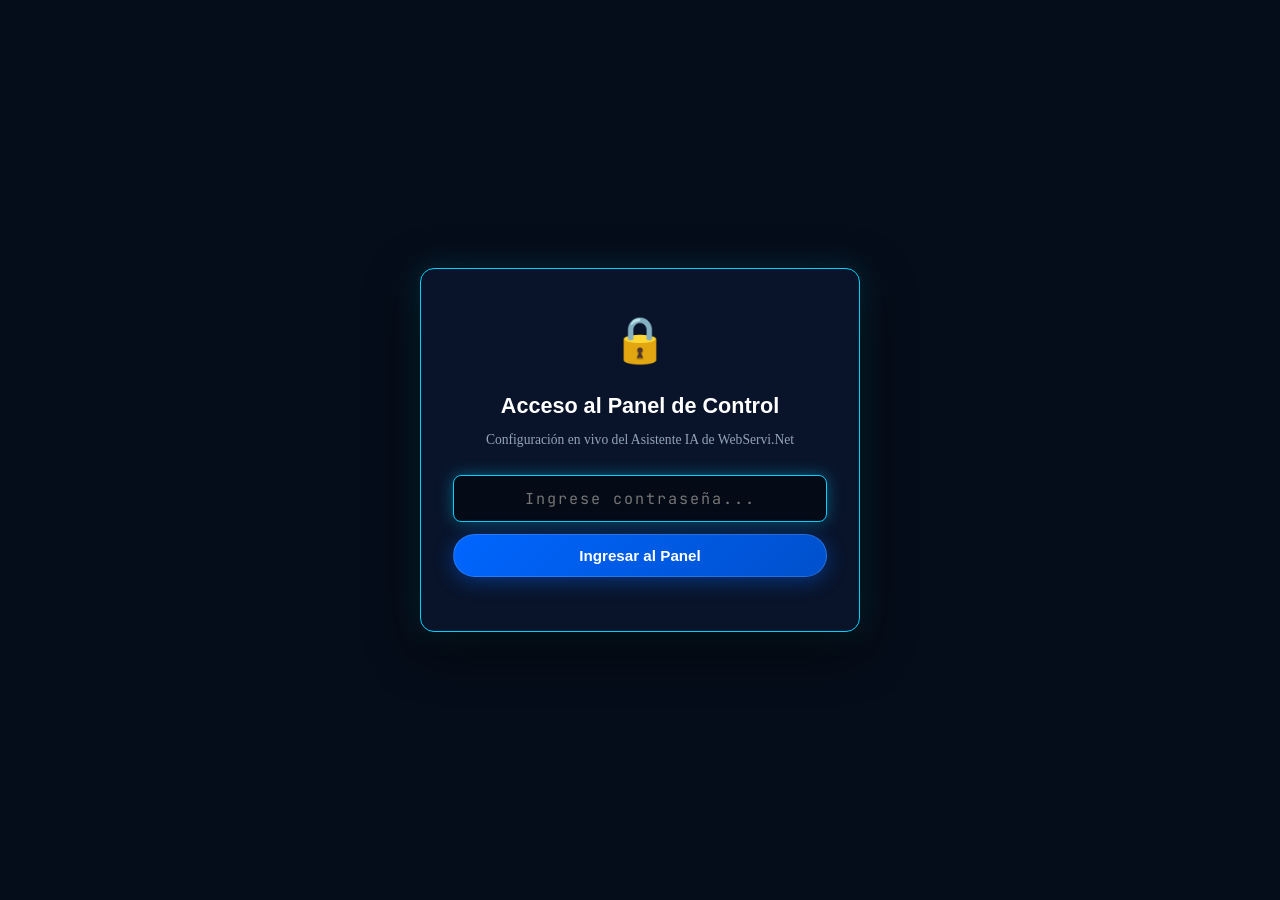
==== commit c443dd3b: "Pantalla de acceso con contrasena y correccion UTF-8 estricto" ====
--- a/admin.html
+++ b/admin.html
@@ -17,19 +17,99 @@
       min-height: 100vh;
       display: flex;
       flex-direction: column;
-    }
+      margin: 0;
+    }
+
+    /* PANTALLA DE BLOQUEO / LOGIN */
+    .login-overlay {
+      display: flex;
+      align-items: center;
+      justify-content: center;
+      min-height: 100vh;
+      padding: 20px;
+    }
+    .login-card {
+      background: rgba(10, 22, 44, 0.95);
+      border: 1.5px solid var(--tech-cyan);
+      border-radius: var(--radius-md);
+      padding: 36px 32px;
+      width: 100%;
+      max-width: 440px;
+      box-shadow: 0 15px 50px rgba(0, 0, 0, 0.7), 0 0 30px rgba(0, 210, 255, 0.2);
+      backdrop-filter: blur(16px);
+      text-align: center;
+      animation: fadeIn 0.3s ease-out;
+    }
+    .login-icon {
+      font-size: 2.8rem;
+      margin-bottom: 12px;
+    }
+    .login-card h2 {
+      font-family: var(--font-heading);
+      font-size: 1.35rem;
+      color: #fff;
+      margin: 0 0 6px 0;
+    }
+    .login-card p {
+      color: #94a3b8;
+      font-size: 0.85rem;
+      margin: 0 0 24px 0;
+    }
+    .login-input-group {
+      display: flex;
+      flex-direction: column;
+      gap: 12px;
+      margin-bottom: 18px;
+    }
+    .login-input-group input {
+      background: rgba(4, 9, 20, 0.9);
+      border: 1px solid rgba(0, 210, 255, 0.35);
+      color: #fff;
+      padding: 12px 16px;
+      border-radius: 8px;
+      font-family: var(--font-mono);
+      font-size: 0.95rem;
+      text-align: center;
+      letter-spacing: 2px;
+      transition: all 0.2s ease;
+    }
+    .login-input-group input:focus {
+      outline: none;
+      border-color: var(--tech-cyan);
+      box-shadow: 0 0 16px rgba(0, 210, 255, 0.35);
+    }
+    .btn-login {
+      width: 100%;
+      padding: 12px 20px;
+      font-size: 0.95rem;
+      font-weight: 700;
+    }
+    .login-error {
+      background: rgba(239, 68, 68, 0.15);
+      border: 1px solid #ef4444;
+      color: #fca5a5;
+      padding: 10px;
+      border-radius: 6px;
+      font-size: 0.82rem;
+      margin-top: 14px;
+      display: none;
+    }
+
+    /* PANEL PRINCIPAL (OCULTO HASTA AUTENTICAR) */
     .admin-container {
-      max-width: 980px;
+      max-width: 1000px;
       margin: 40px auto;
       padding: 0 20px;
       flex: 1;
       width: 100%;
+      display: none;
+      animation: fadeIn 0.4s ease-out;
     }
     .admin-card {
-      background: rgba(10, 22, 44, 0.9);
+      background: rgba(10, 22, 44, 0.92);
       border: 1px solid rgba(0, 210, 255, 0.35);
       border-radius: var(--radius-md);
-      padding: 28px;
+      padding: 28px 32px;
       box-shadow: 0 10px 40px rgba(0, 0, 0, 0.6);
       backdrop-filter: blur(12px);
     }
@@ -37,7 +117,7 @@
       display: flex;
       align-items: center;
       justify-content: space-between;
-      margin-bottom: 24px;
+      margin-bottom: 20px;
       padding-bottom: 16px;
       border-bottom: 1px solid rgba(0, 210, 255, 0.2);
       flex-wrap: wrap;
@@ -57,52 +137,50 @@
       color: #94a3b8;
       font-size: 0.85rem;
     }
-    .auth-banner {
-      display: flex;
-      align-items: center;
-      gap: 12px;
-      background: rgba(15, 30, 60, 0.7);
-      padding: 14px 18px;
+    .status-bar {
+      display: flex;
+      align-items: center;
+      justify-content: space-between;
+      background: rgba(6, 14, 30, 0.7);
+      border: 1px solid rgba(0, 210, 255, 0.2);
+      padding: 10px 16px;
       border-radius: var(--radius-sm);
-      border: 1px solid rgba(0, 210, 255, 0.2);
-      margin-bottom: 20px;
+      margin-bottom: 18px;
       flex-wrap: wrap;
-    }
-    .auth-banner input {
-      background: rgba(5, 12, 24, 0.9);
-      border: 1px solid rgba(0, 210, 255, 0.35);
-      color: #fff;
-      padding: 8px 14px;
-      border-radius: 6px;
+      gap: 10px;
+    }
+    .status-pill {
       font-family: var(--font-mono);
-      font-size: 0.88rem;
-      min-width: 220px;
+      font-size: 0.82rem;
+      display: inline-flex;
+      align-items: center;
+      gap: 8px;
     }
     .prompt-textarea {
       width: 100%;
       height: 380px;
-      background: #040914;
-      border: 1px solid rgba(0, 210, 255, 0.3);
+      background: #030813;
+      border: 1px solid rgba(0, 210, 255, 0.35);
       border-radius: 8px;
-      padding: 16px;
-      color: #e2e8f0;
+      padding: 18px;
+      color: #f1f5f9;
       font-family: var(--font-mono);
-      font-size: 0.86rem;
-      line-height: 1.6;
+      font-size: 0.88rem;
+      line-height: 1.65;
       resize: vertical;
       box-sizing: border-box;
-      transition: border-color 0.2s ease;
+      transition: all 0.2s ease;
     }
     .prompt-textarea:focus {
       outline: none;
       border-color: var(--tech-cyan);
-      box-shadow: 0 0 14px rgba(0, 210, 255, 0.3);
+      box-shadow: 0 0 16px rgba(0, 210, 255, 0.3);
     }
     .admin-actions {
       display: flex;
       align-items: center;
       justify-content: space-between;
-      margin-top: 20px;
+      margin-top: 18px;
       flex-wrap: wrap;
       gap: 12px;
     }
@@ -119,6 +197,7 @@
       display: none;
       align-items: center;
       gap: 8px;
+      margin-bottom: 14px;
     }
     .toast-success {
       background: rgba(16, 185, 129, 0.2);
@@ -170,9 +249,9 @@
       background: rgba(34, 158, 217, 0.1);
       border: 1px solid rgba(34, 158, 217, 0.35);
       border-radius: 8px;
-      padding: 14px 18px;
-      font-size: 0.85rem;
-      line-height: 1.55;
+      padding: 16px 20px;
+      font-size: 0.86rem;
+      line-height: 1.6;
     }
     .telegram-info-card strong {
       color: #38bdf8;
@@ -187,51 +266,65 @@
   </style>
 </head>
 <body>
-  <div class="admin-container">
+
+  <!-- PANTALLA DE ACCESO PROTEGIDO -->
+  <div class="login-overlay" id="loginOverlay">
+    <div class="login-card">
+      <div class="login-icon">🔒</div>
+      <h2>Acceso al Panel de Control</h2>
+      <p>Configuración en vivo del Asistente IA de WebServi.Net</p>
+      <div class="login-input-group">
+        <input type="password" id="passwordInput" placeholder="Ingrese contraseña..." autofocus>
+        <button type="button" class="btn btn-primary-glow btn-login" id="btnLogin">
+          Ingresar al Panel
+        </button>
+      </div>
+      <div class="login-error" id="loginError">Contraseña incorrecta. Acceso denegado.</div>
+    </div>
+  </div>
+
+  <!-- PANEL DE ADMINISTRACIÓN -->
+  <div class="admin-container" id="adminContainer">
     <div class="admin-card">
       <div class="admin-header">
         <div class="admin-title-group">
           <h1>⚙️ Panel de Control del Asistente IA</h1>
           <p>Configuración en caliente del System Prompt sin necesidad de ingresar a Cloudflare.</p>
         </div>
-        <div>
-          <a href="index.html" class="btn btn-secondary-outline" style="padding: 6px 14px; font-size: 0.82rem;">← Volver a la Web</a>
+        <div style="display: flex; gap: 10px;">
+          <a href="index.html" class="btn btn-secondary-outline" style="padding: 6px 14px; font-size: 0.82rem;">← Ver Web</a>
+          <button type="button" class="btn btn-secondary-outline" id="btnLogout" style="padding: 6px 14px; font-size: 0.82rem; border-color: rgba(239,68,68,0.5); color: #fca5a5;">
+            🔒 Cerrar Sesión
+          </button>
         </div>
       </div>
 
-      <!-- Authentication -->
-      <div class="auth-banner">
-        <span style="font-weight: 600; font-size: 0.85rem;">🔑 Clave de Administración:</span>
-        <input type="password" id="adminKey" placeholder="Ingrese clave..." value="webservi2026">
-        <button type="button" class="btn btn-primary-glow" id="btnConnect" style="padding: 8px 16px; font-size: 0.85rem;">
-          Conectar y Cargar Prompt
-        </button>
-        <span id="promptStatusBadge" style="margin-left: auto; font-family: var(--font-mono); font-size: 0.78rem; color: #94a3b8;">
-          Estado: No conectado
-        </span>
-      </div>
-
-      <!-- Notification Toast -->
+      <!-- Barra de Estado -->
+      <div class="status-bar">
+        <div class="status-pill" id="promptStatusBadge">
+          <span class="status-indicator-online"></span> Estado: Conectado a Cloudflare KV
+        </div>
+        <span style="font-size: 0.78rem; color: #94a3b8;" id="charCount">0 caracteres</span>
+      </div>
+
+      <!-- Notificación Toast -->
       <div id="toast" class="toast-msg"></div>
 
-      <!-- Prompt Editor -->
-      <div style="margin-top: 14px;">
-        <div style="display: flex; justify-content: space-between; align-items: center; margin-bottom: 8px;">
-          <label for="promptContent" style="font-family: var(--font-mono); font-size: 0.82rem; font-weight: 600; color: var(--tech-cyan);">
-            PROMPT DEL SISTEMA (ACTIVO EN VIVO EN CLOUDFLARE KV):
-          </label>
-          <span style="font-size: 0.75rem; color: #94a3b8;" id="charCount">0 caracteres</span>
-        </div>
-        <textarea id="promptContent" class="prompt-textarea" placeholder="Haga clic en 'Conectar y Cargar Prompt' para obtener el prompt actual del Cloudflare Worker..."></textarea>
-      </div>
-
-      <!-- Actions -->
+      <!-- Editor de Prompt -->
+      <div>
+        <label for="promptContent" style="display: block; font-family: var(--font-mono); font-size: 0.82rem; font-weight: 600; color: var(--tech-cyan); margin-bottom: 8px;">
+          PROMPT DEL SISTEMA (ACTIVO EN VIVO EN CLOUDFLARE KV):
+        </label>
+        <textarea id="promptContent" class="prompt-textarea" placeholder="Cargando prompt del sistema..."></textarea>
+      </div>
+
+      <!-- Botones de Acción -->
       <div class="admin-actions">
         <div class="btn-group">
-          <button type="button" class="btn btn-primary-glow" id="btnSavePrompt" disabled>
+          <button type="button" class="btn btn-primary-glow" id="btnSavePrompt">
             💾 Guardar Prompt en Vivo (KV)
           </button>
-          <button type="button" class="btn btn-secondary-outline" id="btnResetPrompt" disabled>
+          <button type="button" class="btn btn-secondary-outline" id="btnResetPrompt">
             🔄 Restaurar por Defecto
           </button>
         </div>
@@ -242,21 +335,21 @@
         </div>
       </div>
 
-      <!-- Telegram Direct Commands Info -->
+      <!-- Comandos de Telegram -->
       <div class="telegram-info-card">
-        <strong>📱 ¿Prefieres cambiarlo desde tu celular por Telegram?</strong><br>
+        <strong>📱 ¿Prefieres cambiarlo desde tu celular por Telegram sin abrir esta página?</strong><br>
         También puedes enviarle estos comandos a tu bot <code>@webpageWebServi_Bot</code> desde tu chat privado:<br>
-        • <code>/prompt</code> — Ver el prompt que la IA está usando en este momento.<br>
-        • <code>/setprompt [tu nuevo prompt aquí]</code> — Actualiza el prompt al instante en la web.<br>
+        • <code>/prompt</code> — Te muestra el prompt que la IA está usando en este momento.<br>
+        • <code>/setprompt [aquí pegas tu nuevo prompt]</code> — Actualiza el prompt al instante en la web.<br>
         • <code>/resetprompt</code> — Vuelve al prompt original de fábrica.
       </div>
 
-      <!-- Interactive Test Console -->
+      <!-- Consola de Prueba Interactiva -->
       <div class="test-box">
         <h3>🧪 Probar Prompt en Vivo</h3>
-        <p style="font-size: 0.82rem; color: #94a3b8; margin: 0 0 10px 0;">Envía una consulta para verificar cómo responderá la IA con el prompt actual:</p>
+        <p style="font-size: 0.82rem; color: #94a3b8; margin: 0 0 10px 0;">Envía una consulta para verificar cómo responderá la IA con el prompt configurado:</p>
         <div class="test-input-row">
-          <input type="text" id="testQuery" placeholder="Ej: Hola Lucas, ¿hacen cableado Cat6A para 50 puntos en Equipetrol?">
+          <input type="text" id="testQuery" placeholder="Ej: Hola Lucas, necesito cámaras para mi casa en Equipetrol">
           <button type="button" class="btn btn-primary-glow" id="btnTestQuery">
             <span>Enviar a IA</span>
           </button>
@@ -269,8 +362,13 @@
 
   <script>
     const WORKER_URL = 'https://webservi-ai-bot.lucas-carandino.workers.dev/';
-    const adminKeyInput = document.getElementById('adminKey');
-    const btnConnect = document.getElementById('btnConnect');
+    const loginOverlay = document.getElementById('loginOverlay');
+    const loginError = document.getElementById('loginError');
+    const passwordInput = document.getElementById('passwordInput');
+    const btnLogin = document.getElementById('btnLogin');
+    const btnLogout = document.getElementById('btnLogout');
+    const adminContainer = document.getElementById('adminContainer');
+
     const promptStatusBadge = document.getElementById('promptStatusBadge');
     const promptContent = document.getElementById('promptContent');
     const charCount = document.getElementById('charCount');
@@ -282,9 +380,7 @@
     const btnTestQuery = document.getElementById('btnTestQuery');
     const testOutput = document.getElementById('testOutput');
 
-    // Cargar clave guardada en sessionStorage si existe
-    const savedKey = sessionStorage.getItem('ws_admin_key');
-    if (savedKey) adminKeyInput.value = savedKey;
+    let currentAdminKey = '';
 
     function showToast(message, isError = false) {
       toast.textContent = message;
@@ -298,53 +394,74 @@
     }
     promptContent.addEventListener('input', updateCharCount);
 
-    async function loadPrompt() {
-      const key = adminKeyInput.value.trim();
-      if (!key) {
-        showToast('Ingrese la clave de administración', true);
+    async function attemptLogin() {
+      const password = passwordInput.value.trim();
+      if (!password) {
+        loginError.textContent = 'Por favor ingrese la contraseña.';
+        loginError.style.display = 'block';
         return;
       }
-      sessionStorage.setItem('ws_admin_key', key);
-
-      btnConnect.disabled = true;
-      btnConnect.textContent = 'Cargando...';
-      promptStatusBadge.textContent = 'Estado: Conectando...';
+
+      btnLogin.disabled = true;
+      btnLogin.textContent = 'Verificando...';
+      loginError.style.display = 'none';
 
       try {
-        const res = await fetch(`${WORKER_URL}api/prompt?key=${encodeURIComponent(key)}`);
+        const res = await fetch(`${WORKER_URL}api/prompt?key=${encodeURIComponent(password)}`, {
+          headers: { 'Accept': 'application/json' }
+        });
+
         if (!res.ok) {
-          const errData = await res.json().catch(() => ({}));
-          throw new Error(errData.error || 'Clave incorrecta o error de servidor');
+          throw new Error('Contraseña incorrecta. Acceso denegado.');
         }
+
         const data = await res.json();
+        currentAdminKey = password;
         promptContent.value = data.prompt || '';
         updateCharCount();
-        
-        btnSavePrompt.disabled = false;
-        btnResetPrompt.disabled = false;
 
         if (data.isCustom) {
-          promptStatusBadge.innerHTML = '<span style="color:#10b981;">● Activo: Personalizado (en KV)</span>';
+          promptStatusBadge.innerHTML = '<span style="color:#10b981;font-weight:700;">● Activo: Personalizado (en Cloudflare KV)</span>';
         } else {
-          promptStatusBadge.innerHTML = '<span style="color:#38bdf8;">● Activo: Por Defecto</span>';
+          promptStatusBadge.innerHTML = '<span style="color:#38bdf8;font-weight:700;">● Activo: Por Defecto de Fábrica</span>';
         }
-        showToast('Prompt cargado correctamente');
+
+        // Mostrar panel principal
+        loginOverlay.style.display = 'none';
+        adminContainer.style.display = 'block';
+        showToast('Acceso concedido. Prompt cargado correctamente.');
+
       } catch (err) {
-        promptStatusBadge.innerHTML = '<span style="color:#ef4444;">● Error de autenticación</span>';
-        showToast(err.message, true);
+        loginError.textContent = err.message || 'Error al autenticar.';
+        loginError.style.display = 'block';
+        passwordInput.select();
       } finally {
-        btnConnect.disabled = false;
-        btnConnect.textContent = 'Recargar';
-      }
-    }
-
-    btnConnect.addEventListener('click', loadPrompt);
+        btnLogin.disabled = false;
+        btnLogin.textContent = 'Ingresar al Panel';
+      }
+    }
+
+    btnLogin.addEventListener('click', attemptLogin);
+    passwordInput.addEventListener('keydown', (e) => {
+      if (e.key === 'Enter') {
+        e.preventDefault();
+        attemptLogin();
+      }
+    });
+
+    btnLogout.addEventListener('click', () => {
+      currentAdminKey = '';
+      passwordInput.value = '';
+      loginOverlay.style.display = 'flex';
+      adminContainer.style.display = 'none';
+      loginError.style.display = 'none';
+      passwordInput.focus();
+    });
 
     btnSavePrompt.addEventListener('click', async () => {
-      const key = adminKeyInput.value.trim();
       const newPrompt = promptContent.value.trim();
       if (!newPrompt) {
-        showToast('El prompt no puede estar vacío', true);
+        showToast('El prompt no puede estar vacío.', true);
         return;
       }
 
@@ -354,16 +471,19 @@
       try {
         const res = await fetch(`${WORKER_URL}api/prompt`, {
           method: 'POST',
-          headers: { 'Content-Type': 'application/json' },
-          body: JSON.stringify({ key: key, prompt: newPrompt })
+          headers: {
+            'Content-Type': 'application/json; charset=utf-8'
+          },
+          body: JSON.stringify({ key: currentAdminKey, prompt: newPrompt })
         });
+
         if (!res.ok) {
           const errData = await res.json().catch(() => ({}));
-          throw new Error(errData.error || 'Error al guardar');
+          throw new Error(errData.error || 'Error al guardar el prompt.');
         }
-        const data = await res.json();
-        promptStatusBadge.innerHTML = '<span style="color:#10b981;">● Activo: Personalizado (en KV)</span>';
-        showToast('✅ ¡Prompt guardado en vivo en Cloudflare KV!');
+
+        promptStatusBadge.innerHTML = '<span style="color:#10b981;font-weight:700;">● Activo: Personalizado (en Cloudflare KV)</span>';
+        showToast('✅ ¡Prompt guardado en vivo en Cloudflare KV! Ya está activo en la web.');
       } catch (err) {
         showToast(err.message, true);
       } finally {
@@ -373,22 +493,24 @@
     });
 
     btnResetPrompt.addEventListener('click', async () => {
-      if (!confirm('¿Seguro que deseas restaurar el prompt predeterminado original?')) return;
-      const key = adminKeyInput.value.trim();
+      if (!confirm('¿Seguro que deseas restaurar el prompt predeterminado original de fábrica?')) return;
 
       btnResetPrompt.disabled = true;
       try {
         const res = await fetch(`${WORKER_URL}api/prompt`, {
           method: 'POST',
-          headers: { 'Content-Type': 'application/json' },
-          body: JSON.stringify({ key: key, action: 'reset' })
+          headers: {
+            'Content-Type': 'application/json; charset=utf-8'
+          },
+          body: JSON.stringify({ key: currentAdminKey, action: 'reset' })
         });
-        if (!res.ok) throw new Error('Error al restaurar');
+
+        if (!res.ok) throw new Error('Error al restaurar el prompt.');
         const data = await res.json();
         promptContent.value = data.prompt || '';
         updateCharCount();
-        promptStatusBadge.innerHTML = '<span style="color:#38bdf8;">● Activo: Por Defecto</span>';
-        showToast('Prompt restaurado al valor por defecto');
+        promptStatusBadge.innerHTML = '<span style="color:#38bdf8;font-weight:700;">● Activo: Por Defecto de Fábrica</span>';
+        showToast('Prompt restaurado al valor por defecto.');
       } catch (err) {
         showToast(err.message, true);
       } finally {
@@ -398,7 +520,7 @@
 
     btnCopyPrompt.addEventListener('click', () => {
       navigator.clipboard.writeText(promptContent.value).then(() => {
-        showToast('Copiado al portapapeles');
+        showToast('Copiado al portapapeles.');
       });
     });
 
@@ -414,7 +536,9 @@
       try {
         const res = await fetch(WORKER_URL, {
           method: 'POST',
-          headers: { 'Content-Type': 'application/json' },
+          headers: {
+            'Content-Type': 'application/json; charset=utf-8'
+          },
           body: JSON.stringify({
             sessionId: 'ADMIN_TEST',
             message: q
@@ -436,11 +560,6 @@
         btnTestQuery.click();
       }
     });
-
-    // Auto-conectar al cargar si hay clave
-    if (adminKeyInput.value.trim()) {
-      loadPrompt();
-    }
   </script>
 </body>
 </html>
